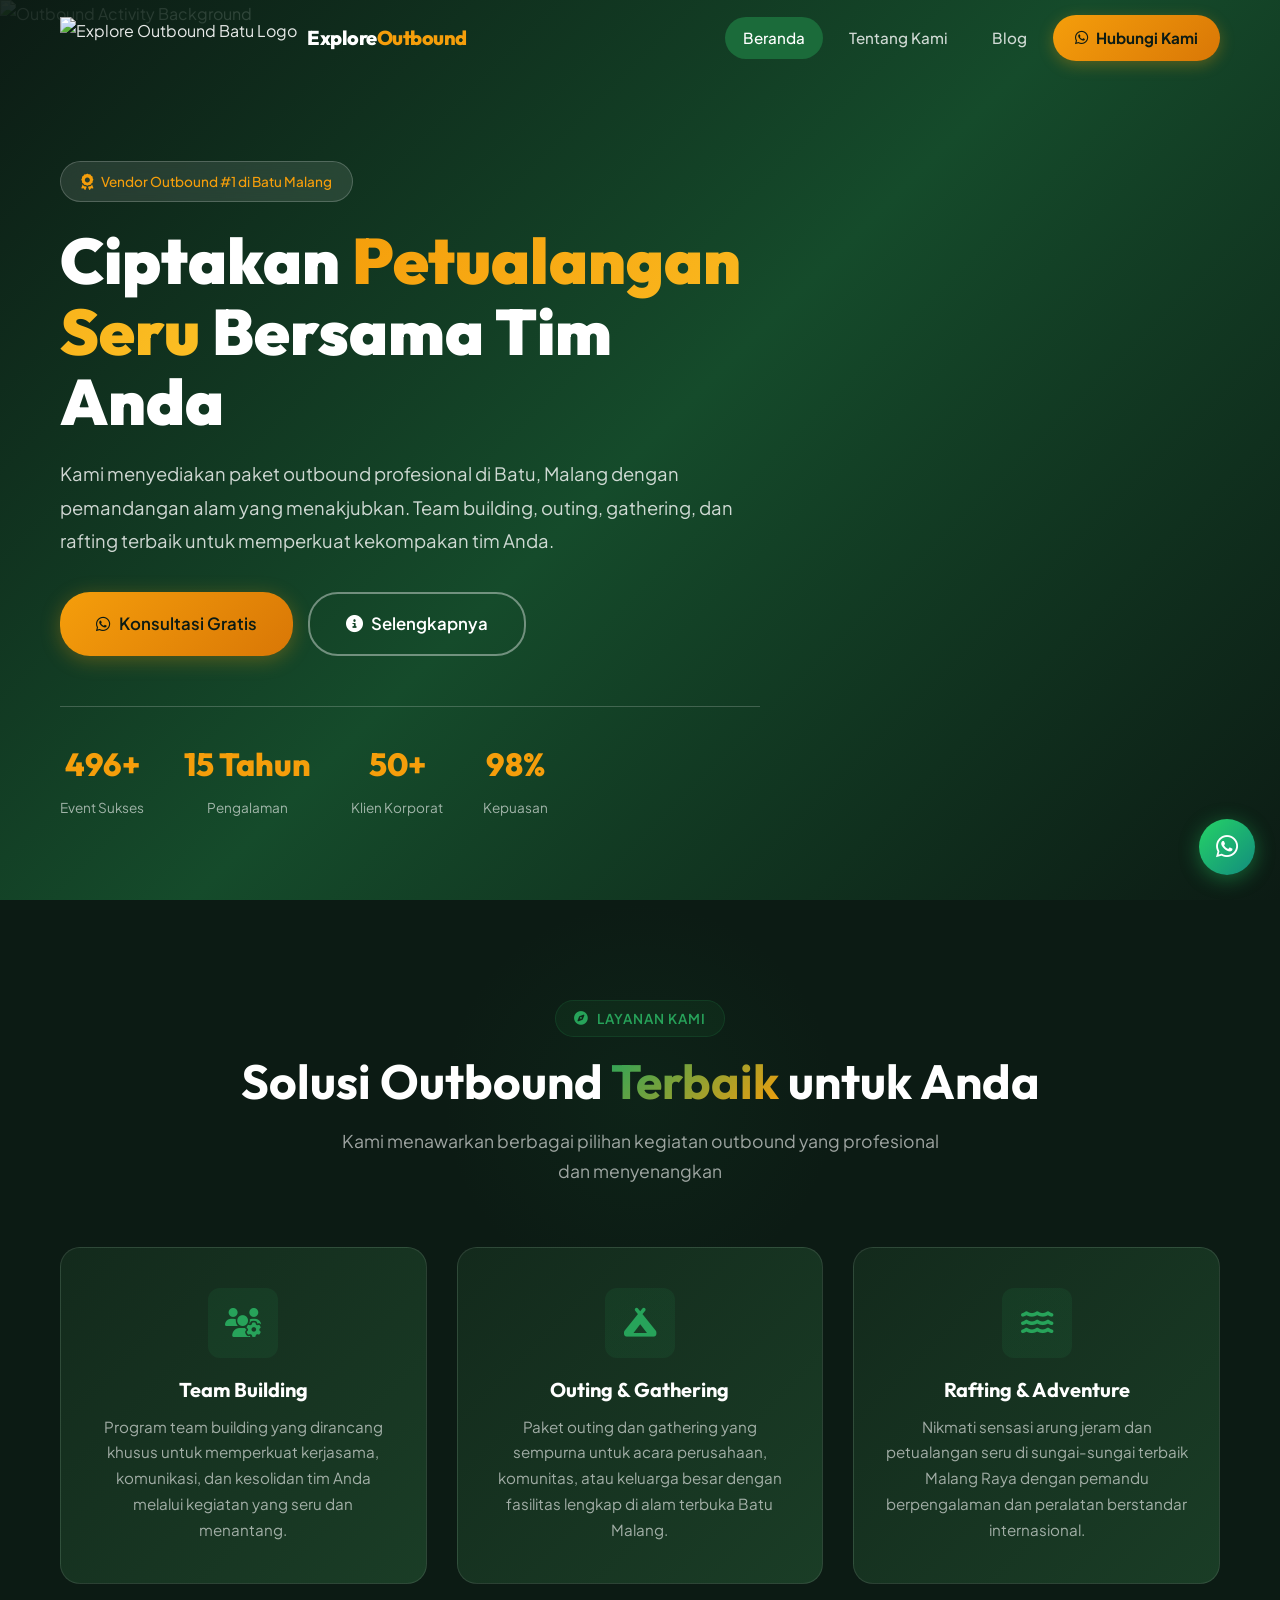
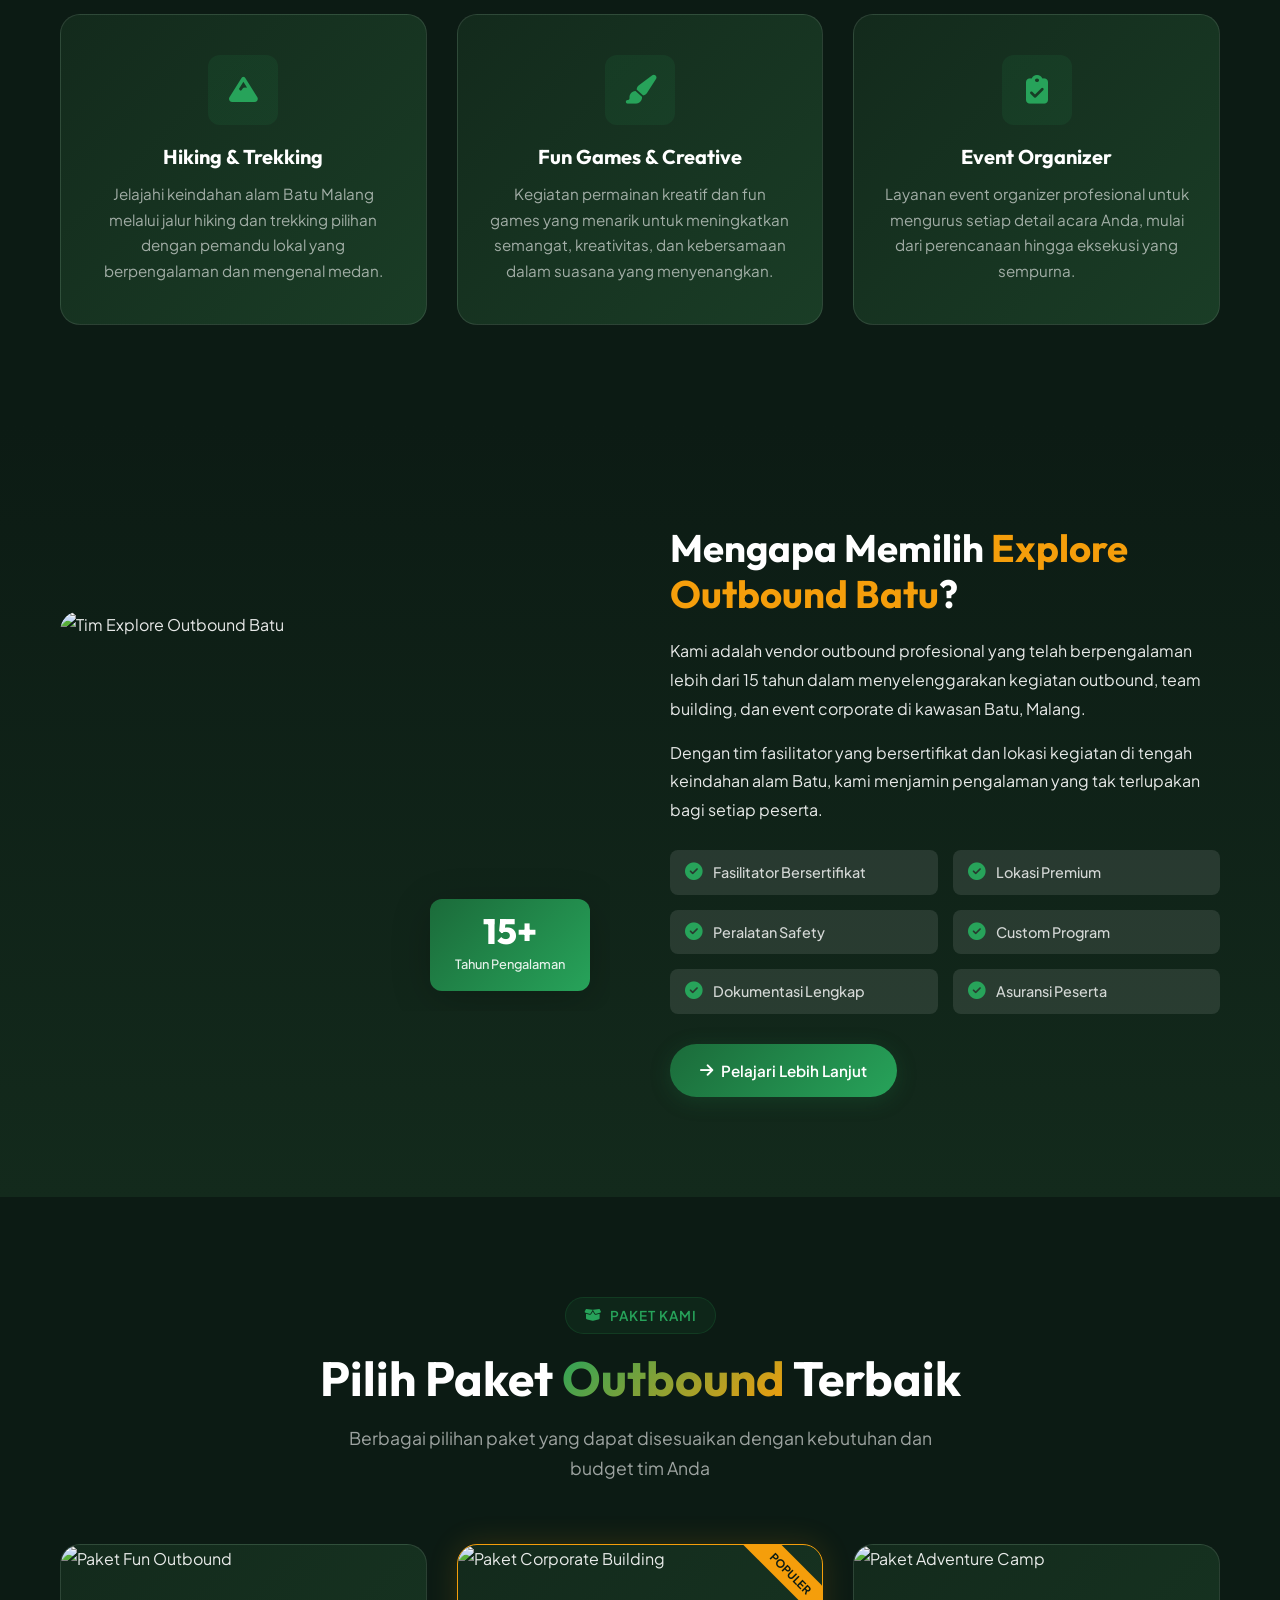
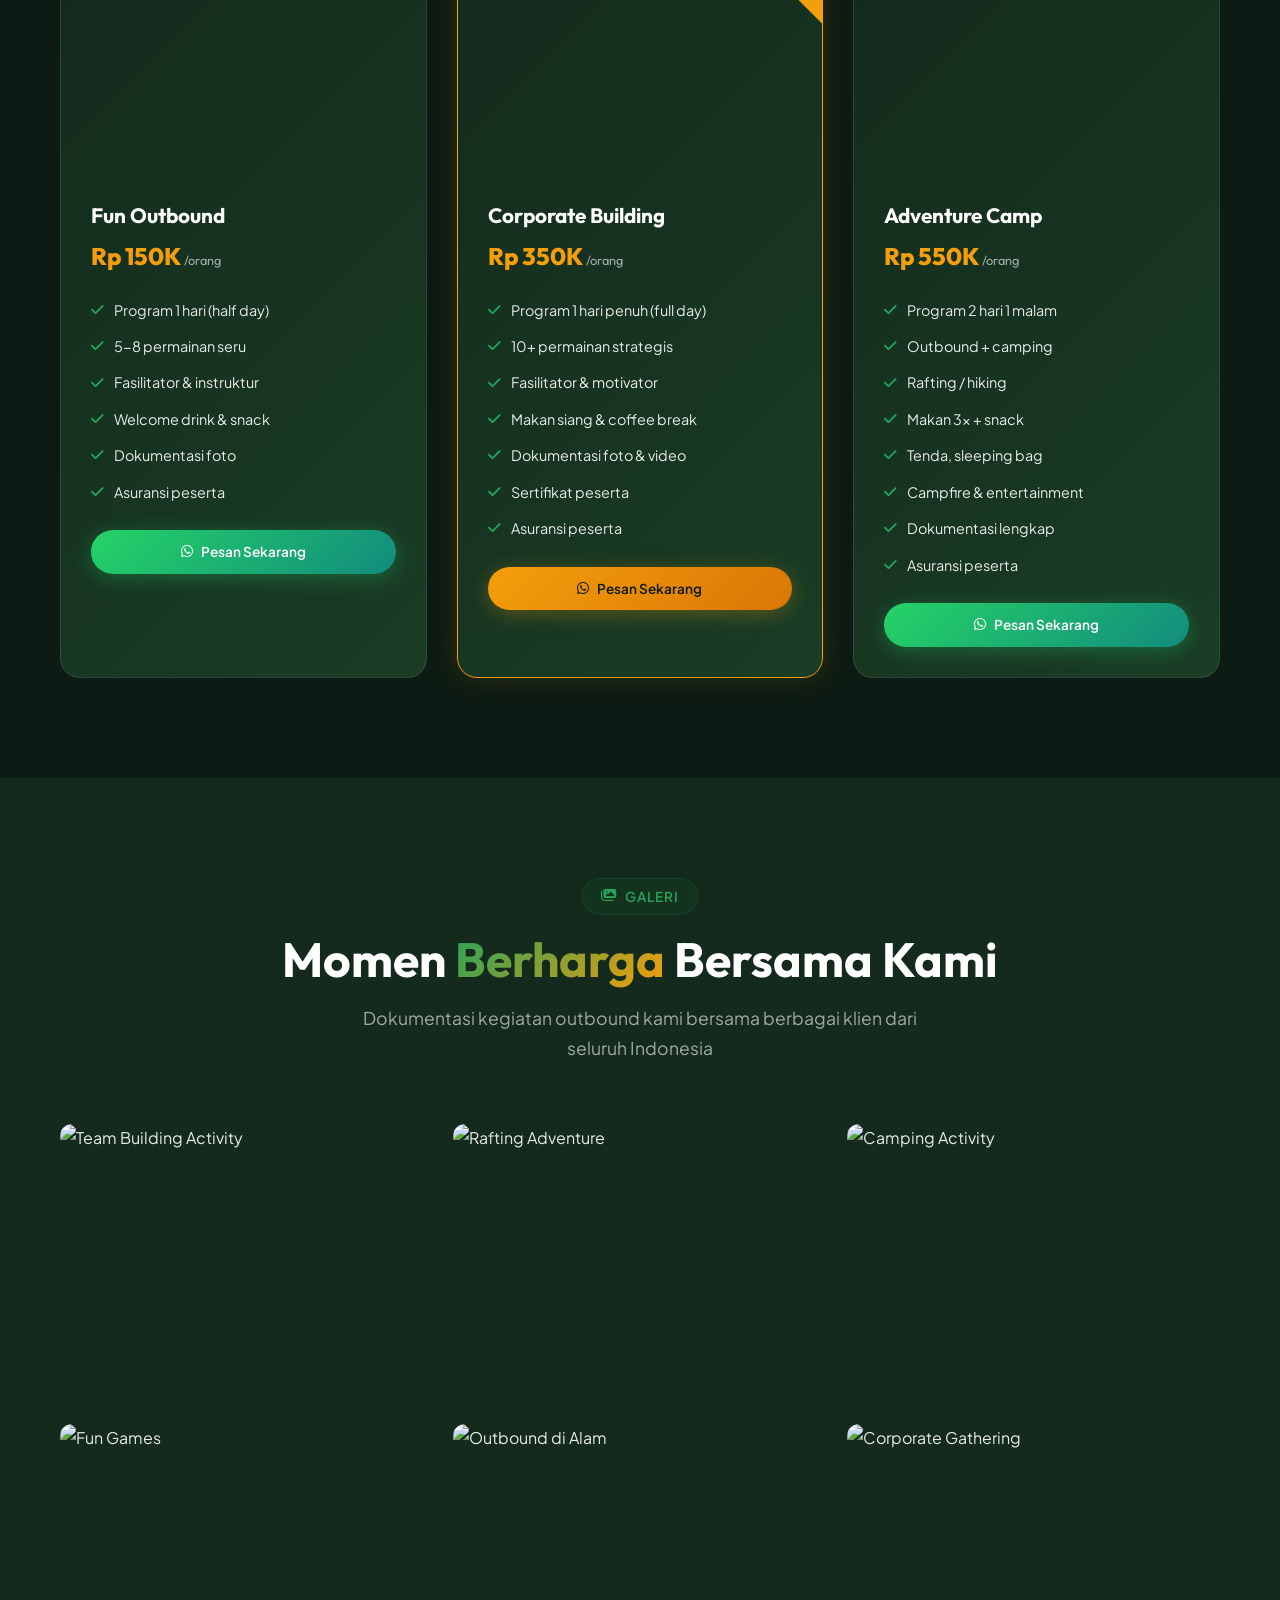
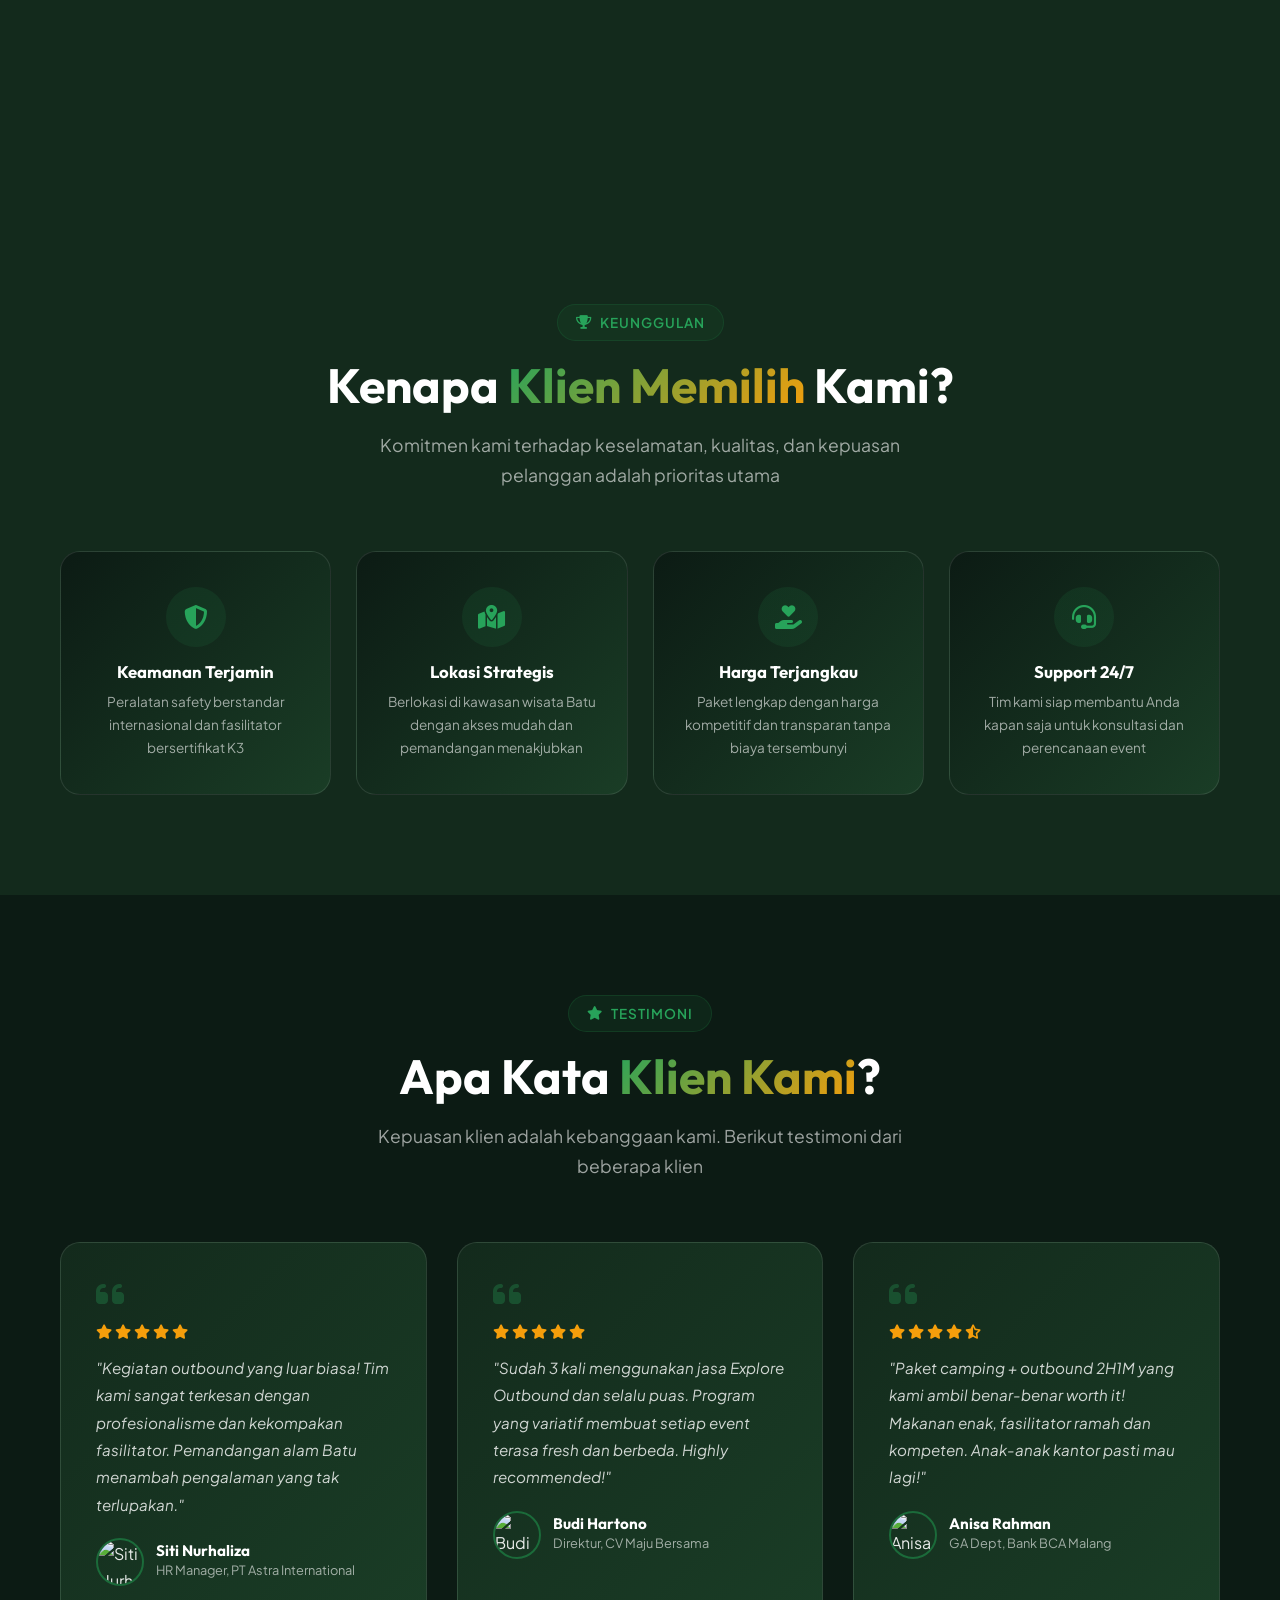
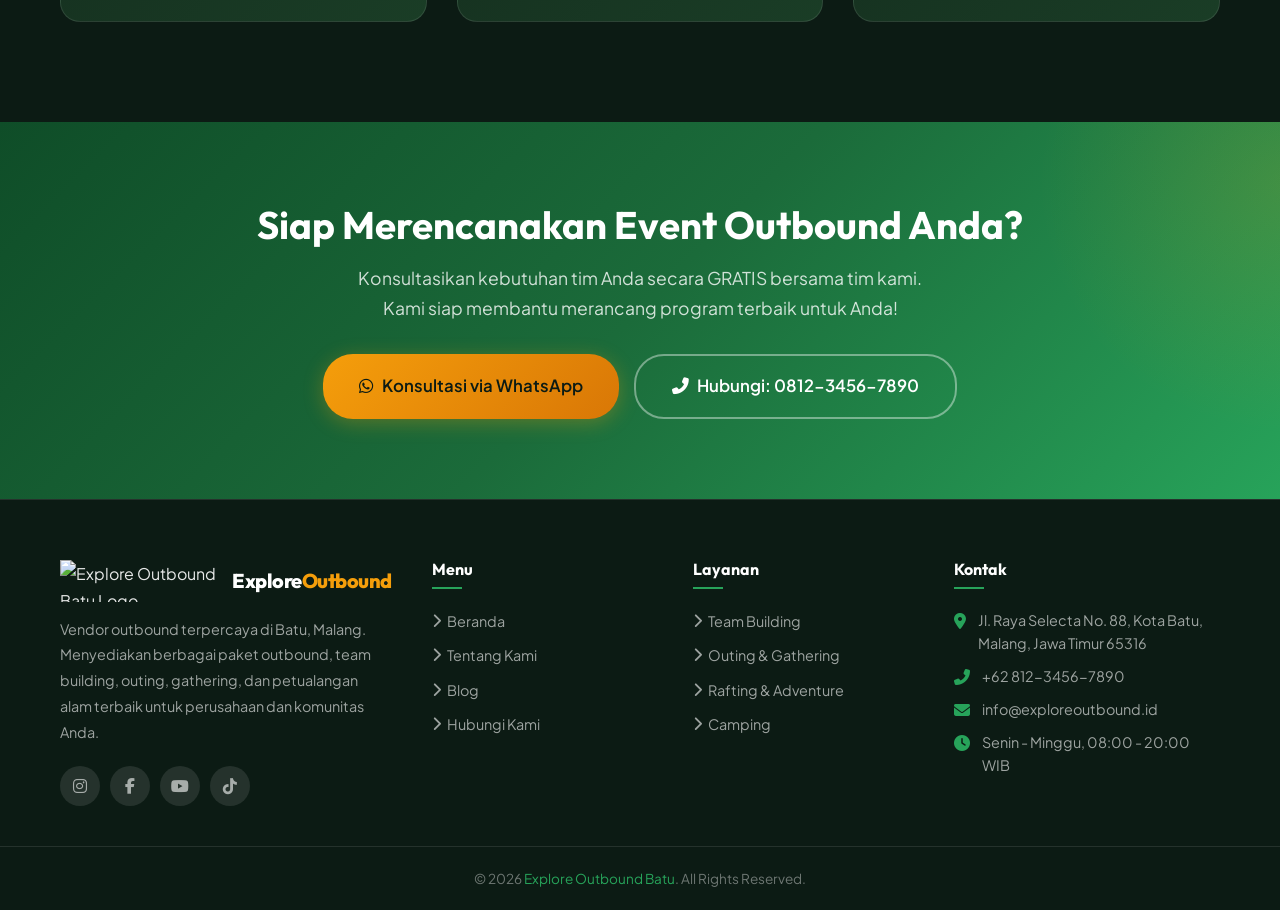
==== index.html @ 54697cf1 "Add files via upload" ====
<!DOCTYPE html>
<html lang="id">
<head>
  <meta charset="UTF-8">
  <meta name="viewport" content="width=device-width, initial-scale=1.0, maximum-scale=1.0, user-scalable=no">
  <meta name="description" content="Explore Outbound Batu - Vendor outbound terbaik di Batu, Malang. Jasa team building, outing, gathering, dan rafting profesional untuk perusahaan dan komunitas.">
  <meta name="keywords" content="outbound batu malang, vendor outbound, team building, outing, gathering, rafting malang">
  <title>Explore Outbound Batu | Vendor Outbound Terbaik di Batu Malang</title>

  <!-- Font Awesome -->
  <link rel="stylesheet" href="https://cdnjs.cloudflare.com/ajax/libs/font-awesome/6.5.1/css/all.min.css">
  <!-- CSS -->
  <link rel="stylesheet" href="style.css">

  <!-- Favicon placeholder (SVG inline) -->
  <link rel="icon" href="data:image/svg+xml,<svg xmlns='http://www.w3.org/2000/svg' viewBox='0 0 100 100'><text y='.9em' font-size='90'>🏔️</text></svg>">
</head>
<body>

  <!-- Preloader -->
  <div class="preloader">
    <div class="preloader-spinner"></div>
  </div>

  <!-- Nav Overlay (mobile) -->
  <div class="nav-overlay"></div>

  <!-- === NAVBAR === -->
  <nav class="navbar" id="navbar">
    <div class="container">
      <a href="index.html" class="nav-logo">
        <img src="https://img.icons8.com/fluency/96/mountain.png" alt="Explore Outbound Batu Logo">
        <span class="logo-text">Explore<span>Outbound</span></span>
      </a>

      <div class="nav-menu" id="navMenu">
        <a href="index.html" class="active">Beranda</a>
        <a href="about.html">Tentang Kami</a>
        <a href="blog.html">Blog</a>
        <a href="javascript:void(0)" class="nav-cta" onclick="openWhatsApp()">
          <i class="fab fa-whatsapp"></i> Hubungi Kami
        </a>
      </div>

      <button class="nav-toggle" id="navToggle" aria-label="Toggle Navigation">
        <span></span>
        <span></span>
        <span></span>
      </button>
    </div>
  </nav>

  <!-- === HERO SECTION === -->
  <section class="hero" id="hero">
    <div class="hero-bg">
      <img src="https://images.unsplash.com/photo-1504280390367-361c6d9f38f4?w=1920&q=80" alt="Outbound Activity Background" loading="eager">
    </div>
    <div class="container">
      <div class="hero-content">
        <div class="hero-badge">
          <i class="fas fa-award"></i>
          Vendor Outbound #1 di Batu Malang
        </div>
        <h1>Ciptakan <span class="highlight">Petualangan Seru</span> Bersama Tim Anda</h1>
        <p>Kami menyediakan paket outbound profesional di Batu, Malang dengan pemandangan alam yang menakjubkan. Team building, outing, gathering, dan rafting terbaik untuk memperkuat kekompakan tim Anda.</p>

        <div class="hero-buttons">
          <a href="javascript:void(0)" class="btn btn-accent btn-lg" onclick="openWhatsApp('Halo, saya ingin konsultasi paket outbound untuk tim kami.')">
            <i class="fab fa-whatsapp"></i> Konsultasi Gratis
          </a>
          <a href="about.html" class="btn btn-outline btn-lg">
            <i class="fas fa-info-circle"></i> Selengkapnya
          </a>
        </div>

        <div class="hero-stats">
          <div class="hero-stat">
            <div class="number" data-target="500" data-suffix="+">0</div>
            <div class="label">Event Sukses</div>
          </div>
          <div class="hero-stat">
            <div class="number" data-target="15" data-suffix=" Tahun">0</div>
            <div class="label">Pengalaman</div>
          </div>
          <div class="hero-stat">
            <div class="number" data-target="50" data-suffix="+">0</div>
            <div class="label">Klien Korporat</div>
          </div>
          <div class="hero-stat">
            <div class="number" data-target="98" data-suffix="%">0</div>
            <div class="label">Kepuasan</div>
          </div>
        </div>
      </div>
    </div>
  </section>

  <!-- === SERVICES SECTION === -->
  <section class="services" id="services">
    <div class="container">
      <div class="section-heading animate-on-scroll">
        <span class="tag"><i class="fas fa-compass"></i> Layanan Kami</span>
        <h2>Solusi Outbound <span>Terbaik</span> untuk Anda</h2>
        <p>Kami menawarkan berbagai pilihan kegiatan outbound yang profesional dan menyenangkan</p>
      </div>

      <div class="services-grid">
        <!-- Service 1 -->
        <div class="service-card animate-on-scroll">
          <div class="service-icon">
            <i class="fas fa-users-cog"></i>
          </div>
          <h3>Team Building</h3>
          <p>Program team building yang dirancang khusus untuk memperkuat kerjasama, komunikasi, dan kesolidan tim Anda melalui kegiatan yang seru dan menantang.</p>
        </div>
        <!-- Service 2 -->
        <div class="service-card animate-on-scroll">
          <div class="service-icon">
            <i class="fas fa-campground"></i>
          </div>
          <h3>Outing & Gathering</h3>
          <p>Paket outing dan gathering yang sempurna untuk acara perusahaan, komunitas, atau keluarga besar dengan fasilitas lengkap di alam terbuka Batu Malang.</p>
        </div>
        <!-- Service 3 -->
        <div class="service-card animate-on-scroll">
          <div class="service-icon">
            <i class="fas fa-water"></i>
          </div>
          <h3>Rafting & Adventure</h3>
          <p>Nikmati sensasi arung jeram dan petualangan seru di sungai-sungai terbaik Malang Raya dengan pemandu berpengalaman dan peralatan berstandar internasional.</p>
        </div>
        <!-- Service 4 -->
        <div class="service-card animate-on-scroll">
          <div class="service-icon">
            <i class="fas fa-mountain"></i>
          </div>
          <h3>Hiking & Trekking</h3>
          <p>Jelajahi keindahan alam Batu Malang melalui jalur hiking dan trekking pilihan dengan pemandu lokal yang berpengalaman dan mengenal medan.</p>
        </div>
        <!-- Service 5 -->
        <div class="service-card animate-on-scroll">
          <div class="service-icon">
            <i class="fas fa-paint-brush"></i>
          </div>
          <h3>Fun Games & Creative</h3>
          <p>Kegiatan permainan kreatif dan fun games yang menarik untuk meningkatkan semangat, kreativitas, dan kebersamaan dalam suasana yang menyenangkan.</p>
        </div>
        <!-- Service 6 -->
        <div class="service-card animate-on-scroll">
          <div class="service-icon">
            <i class="fas fa-clipboard-check"></i>
          </div>
          <h3>Event Organizer</h3>
          <p>Layanan event organizer profesional untuk mengurus setiap detail acara Anda, mulai dari perencanaan hingga eksekusi yang sempurna.</p>
        </div>
      </div>
    </div>
  </section>

  <!-- === ABOUT PREVIEW === -->
  <section class="about-preview" id="about-preview">
    <div class="container">
      <div class="about-preview-grid">
        <div class="about-preview-img animate-on-scroll">
          <img src="https://images.unsplash.com/photo-1529156069898-49953e39b3ac?w=800&q=80" alt="Tim Explore Outbound Batu" loading="lazy">
          <div class="experience-badge">
            <span class="number">15+</span>
            <span class="label">Tahun Pengalaman</span>
          </div>
        </div>
        <div class="about-preview-content animate-on-scroll">
          <h2>Mengapa Memilih <span>Explore Outbound Batu</span>?</h2>
          <p>Kami adalah vendor outbound profesional yang telah berpengalaman lebih dari 15 tahun dalam menyelenggarakan kegiatan outbound, team building, dan event corporate di kawasan Batu, Malang.</p>
          <p>Dengan tim fasilitator yang bersertifikat dan lokasi kegiatan di tengah keindahan alam Batu, kami menjamin pengalaman yang tak terlupakan bagi setiap peserta.</p>

          <div class="about-features">
            <div class="about-feature">
              <i class="fas fa-check-circle"></i> Fasilitator Bersertifikat
            </div>
            <div class="about-feature">
              <i class="fas fa-check-circle"></i> Lokasi Premium
            </div>
            <div class="about-feature">
              <i class="fas fa-check-circle"></i> Peralatan Safety
            </div>
            <div class="about-feature">
              <i class="fas fa-check-circle"></i> Custom Program
            </div>
            <div class="about-feature">
              <i class="fas fa-check-circle"></i> Dokumentasi Lengkap
            </div>
            <div class="about-feature">
              <i class="fas fa-check-circle"></i> Asuransi Peserta
            </div>
          </div>

          <a href="about.html" class="btn btn-primary">
            <i class="fas fa-arrow-right"></i> Pelajari Lebih Lanjut
          </a>
        </div>
      </div>
    </div>
  </section>

  <!-- === PACKAGES === -->
  <section class="packages" id="packages">
    <div class="container">
      <div class="section-heading animate-on-scroll">
        <span class="tag"><i class="fas fa-box-open"></i> Paket Kami</span>
        <h2>Pilih Paket <span>Outbound</span> Terbaik</h2>
        <p>Berbagai pilihan paket yang dapat disesuaikan dengan kebutuhan dan budget tim Anda</p>
      </div>

      <div class="packages-grid">
        <!-- Package 1 -->
        <div class="package-card animate-on-scroll">
          <div class="package-card-img">
            <img src="https://images.unsplash.com/photo-1528605248644-14dd04022da1?w=600&q=80" alt="Paket Fun Outbound" loading="lazy">
          </div>
          <div class="package-card-body">
            <h3>Fun Outbound</h3>
            <div class="price">Rp 150K <small>/orang</small></div>
            <ul class="package-features">
              <li><i class="fas fa-check"></i> Program 1 hari (half day)</li>
              <li><i class="fas fa-check"></i> 5-8 permainan seru</li>
              <li><i class="fas fa-check"></i> Fasilitator & instruktur</li>
              <li><i class="fas fa-check"></i> Welcome drink & snack</li>
              <li><i class="fas fa-check"></i> Dokumentasi foto</li>
              <li><i class="fas fa-check"></i> Asuransi peserta</li>
            </ul>
            <a href="javascript:void(0)" class="btn btn-wa btn-sm" onclick="openWhatsApp('Halo, saya tertarik dengan Paket Fun Outbound. Bisa info lebih lanjut?')" style="width:100%; justify-content:center;">
              <i class="fab fa-whatsapp"></i> Pesan Sekarang
            </a>
          </div>
        </div>

        <!-- Package 2 (Featured) -->
        <div class="package-card featured animate-on-scroll">
          <div class="package-card-img">
            <img src="https://images.unsplash.com/photo-1517164850305-99a3e65bb47e?w=600&q=80" alt="Paket Corporate Building" loading="lazy">
          </div>
          <div class="package-card-body">
            <h3>Corporate Building</h3>
            <div class="price">Rp 350K <small>/orang</small></div>
            <ul class="package-features">
              <li><i class="fas fa-check"></i> Program 1 hari penuh (full day)</li>
              <li><i class="fas fa-check"></i> 10+ permainan strategis</li>
              <li><i class="fas fa-check"></i> Fasilitator & motivator</li>
              <li><i class="fas fa-check"></i> Makan siang & coffee break</li>
              <li><i class="fas fa-check"></i> Dokumentasi foto & video</li>
              <li><i class="fas fa-check"></i> Sertifikat peserta</li>
              <li><i class="fas fa-check"></i> Asuransi peserta</li>
            </ul>
            <a href="javascript:void(0)" class="btn btn-accent btn-sm" onclick="openWhatsApp('Halo, saya tertarik dengan Paket Corporate Building (Populer). Bisa info lebih lanjut?')" style="width:100%; justify-content:center;">
              <i class="fab fa-whatsapp"></i> Pesan Sekarang
            </a>
          </div>
        </div>

        <!-- Package 3 -->
        <div class="package-card animate-on-scroll">
          <div class="package-card-img">
            <img src="https://images.unsplash.com/photo-1501555088652-021faa106b9b?w=600&q=80" alt="Paket Adventure Camp" loading="lazy">
          </div>
          <div class="package-card-body">
            <h3>Adventure Camp</h3>
            <div class="price">Rp 550K <small>/orang</small></div>
            <ul class="package-features">
              <li><i class="fas fa-check"></i> Program 2 hari 1 malam</li>
              <li><i class="fas fa-check"></i> Outbound + camping</li>
              <li><i class="fas fa-check"></i> Rafting / hiking</li>
              <li><i class="fas fa-check"></i> Makan 3x + snack</li>
              <li><i class="fas fa-check"></i> Tenda, sleeping bag</li>
              <li><i class="fas fa-check"></i> Campfire & entertainment</li>
              <li><i class="fas fa-check"></i> Dokumentasi lengkap</li>
              <li><i class="fas fa-check"></i> Asuransi peserta</li>
            </ul>
            <a href="javascript:void(0)" class="btn btn-wa btn-sm" onclick="openWhatsApp('Halo, saya tertarik dengan Paket Adventure Camp 2H1M. Bisa info lebih lanjut?')" style="width:100%; justify-content:center;">
              <i class="fab fa-whatsapp"></i> Pesan Sekarang
            </a>
          </div>
        </div>
      </div>
    </div>
  </section>

  <!-- === GALLERY === -->
  <section class="gallery" id="gallery">
    <div class="container">
      <div class="section-heading animate-on-scroll">
        <span class="tag"><i class="fas fa-images"></i> Galeri</span>
        <h2>Momen <span>Berharga</span> Bersama Kami</h2>
        <p>Dokumentasi kegiatan outbound kami bersama berbagai klien dari seluruh Indonesia</p>
      </div>

      <div class="gallery-grid">
        <div class="gallery-item animate-on-scroll">
          <img src="https://images.unsplash.com/photo-1527525443983-6e60c75fff46?w=600&q=80" alt="Team Building Activity" loading="lazy">
          <div class="gallery-caption">
            <h4>Team Building</h4>
            <p>PT Astra International</p>
          </div>
        </div>
        <div class="gallery-item animate-on-scroll">
          <img src="https://images.unsplash.com/photo-1506869640319-fe1a24fd76cb?w=600&q=80" alt="Rafting Adventure" loading="lazy">
          <div class="gallery-caption">
            <h4>Arung Jeram</h4>
            <p>Bank BCA Malang</p>
          </div>
        </div>
        <div class="gallery-item animate-on-scroll">
          <img src="https://images.unsplash.com/photo-1504280390367-361c6d9f38f4?w=600&q=80" alt="Camping Activity" loading="lazy">
          <div class="gallery-caption">
            <h4>Camping</h4>
            <p>Telkom Indonesia</p>
          </div>
        </div>
        <div class="gallery-item animate-on-scroll">
          <img src="https://images.unsplash.com/photo-1541534741688-6078c6bfb5c5?w=600&q=80" alt="Fun Games" loading="lazy">
          <div class="gallery-caption">
            <h4>Fun Games</h4>
            <p>Universitas Brawijaya</p>
          </div>
        </div>
        <div class="gallery-item animate-on-scroll">
          <img src="https://images.unsplash.com/photo-1523906834658-6e24ef2386f9?w=600&q=80" alt="Outbound di Alam" loading="lazy">
          <div class="gallery-caption">
            <h4>Outdoor Training</h4>
            <p>Pertamina</p>
          </div>
        </div>
        <div class="gallery-item animate-on-scroll">
          <img src="https://images.unsplash.com/photo-1517164850305-99a3e65bb47e?w=600&q=80" alt="Corporate Gathering" loading="lazy">
          <div class="gallery-caption">
            <h4>Corporate Gathering</h4>
            <p>Indofood Group</p>
          </div>
        </div>
      </div>
    </div>
  </section>

  <!-- Lightbox -->
  <div class="lightbox" id="lightbox">
    <button class="lightbox-close"><i class="fas fa-times"></i></button>
    <img src="" alt="Lightbox Image">
  </div>

  <!-- === WHY CHOOSE US === -->
  <section class="why-us" id="why-us">
    <div class="container">
      <div class="section-heading animate-on-scroll">
        <span class="tag"><i class="fas fa-trophy"></i> Keunggulan</span>
        <h2>Kenapa <span>Klien Memilih</span> Kami?</h2>
        <p>Komitmen kami terhadap keselamatan, kualitas, dan kepuasan pelanggan adalah prioritas utama</p>
      </div>

      <div class="why-us-grid">
        <div class="why-card animate-on-scroll">
          <div class="icon"><i class="fas fa-shield-alt"></i></div>
          <h4>Keamanan Terjamin</h4>
          <p>Peralatan safety berstandar internasional dan fasilitator bersertifikat K3</p>
        </div>
        <div class="why-card animate-on-scroll">
          <div class="icon"><i class="fas fa-map-marked-alt"></i></div>
          <h4>Lokasi Strategis</h4>
          <p>Berlokasi di kawasan wisata Batu dengan akses mudah dan pemandangan menakjubkan</p>
        </div>
        <div class="why-card animate-on-scroll">
          <div class="icon"><i class="fas fa-hand-holding-heart"></i></div>
          <h4>Harga Terjangkau</h4>
          <p>Paket lengkap dengan harga kompetitif dan transparan tanpa biaya tersembunyi</p>
        </div>
        <div class="why-card animate-on-scroll">
          <div class="icon"><i class="fas fa-headset"></i></div>
          <h4>Support 24/7</h4>
          <p>Tim kami siap membantu Anda kapan saja untuk konsultasi dan perencanaan event</p>
        </div>
      </div>
    </div>
  </section>

  <!-- === TESTIMONIALS === -->
  <section class="testimonials" id="testimonials">
    <div class="container">
      <div class="section-heading animate-on-scroll">
        <span class="tag"><i class="fas fa-star"></i> Testimoni</span>
        <h2>Apa Kata <span>Klien Kami</span>?</h2>
        <p>Kepuasan klien adalah kebanggaan kami. Berikut testimoni dari beberapa klien</p>
      </div>

      <div class="testimonials-slider">
        <div class="testimonial-card animate-on-scroll">
          <i class="fas fa-quote-left quote-icon"></i>
          <div class="stars">
            <i class="fas fa-star"></i><i class="fas fa-star"></i><i class="fas fa-star"></i><i class="fas fa-star"></i><i class="fas fa-star"></i>
          </div>
          <p class="review-text">"Kegiatan outbound yang luar biasa! Tim kami sangat terkesan dengan profesionalisme dan kekompakan fasilitator. Pemandangan alam Batu menambah pengalaman yang tak terlupakan."</p>
          <div class="testimonial-author">
            <img src="https://images.unsplash.com/photo-1573497019940-1c28c88b4f3e?w=100&q=80" alt="Siti Nurhaliza" loading="lazy">
            <div class="author-info">
              <h4>Siti Nurhaliza</h4>
              <p>HR Manager, PT Astra International</p>
            </div>
          </div>
        </div>

        <div class="testimonial-card animate-on-scroll">
          <i class="fas fa-quote-left quote-icon"></i>
          <div class="stars">
            <i class="fas fa-star"></i><i class="fas fa-star"></i><i class="fas fa-star"></i><i class="fas fa-star"></i><i class="fas fa-star"></i>
          </div>
          <p class="review-text">"Sudah 3 kali menggunakan jasa Explore Outbound dan selalu puas. Program yang variatif membuat setiap event terasa fresh dan berbeda. Highly recommended!"</p>
          <div class="testimonial-author">
            <img src="https://images.unsplash.com/photo-1507003211169-0a1dd7228f2d?w=100&q=80" alt="Budi Hartono" loading="lazy">
            <div class="author-info">
              <h4>Budi Hartono</h4>
              <p>Direktur, CV Maju Bersama</p>
            </div>
          </div>
        </div>

        <div class="testimonial-card animate-on-scroll">
          <i class="fas fa-quote-left quote-icon"></i>
          <div class="stars">
            <i class="fas fa-star"></i><i class="fas fa-star"></i><i class="fas fa-star"></i><i class="fas fa-star"></i><i class="fas fa-star-half-alt"></i>
          </div>
          <p class="review-text">"Paket camping + outbound 2H1M yang kami ambil benar-benar worth it! Makanan enak, fasilitator ramah dan kompeten. Anak-anak kantor pasti mau lagi!"</p>
          <div class="testimonial-author">
            <img src="https://images.unsplash.com/photo-1580489944761-15a19d654956?w=100&q=80" alt="Anisa Rahman" loading="lazy">
            <div class="author-info">
              <h4>Anisa Rahman</h4>
              <p>GA Dept, Bank BCA Malang</p>
            </div>
          </div>
        </div>
      </div>
    </div>
  </section>

  <!-- === CTA SECTION === -->
  <section class="cta-section" id="cta">
    <div class="container">
      <h2 class="animate-on-scroll">Siap Merencanakan Event Outbound Anda?</h2>
      <p class="animate-on-scroll">Konsultasikan kebutuhan tim Anda secara GRATIS bersama tim kami. Kami siap membantu merancang program terbaik untuk Anda!</p>
      <div class="cta-buttons animate-on-scroll">
        <a href="javascript:void(0)" class="btn btn-accent btn-lg" onclick="openWhatsApp('Halo, saya mau konsultasi gratis untuk event outbound.')">
          <i class="fab fa-whatsapp"></i> Konsultasi via WhatsApp
        </a>
        <a href="tel:+6281234567890" class="btn btn-outline btn-lg">
          <i class="fas fa-phone-alt"></i> Hubungi: 0812-3456-7890
        </a>
      </div>
    </div>
  </section>

  <!-- === FOOTER === -->
  <footer class="footer" id="footer">
    <div class="footer-main">
      <div class="container">
        <div class="footer-grid">
          <div class="footer-brand">
            <a href="index.html" class="nav-logo">
              <img src="https://img.icons8.com/fluency/96/mountain.png" alt="Explore Outbound Batu Logo">
              <span class="logo-text">Explore<span>Outbound</span></span>
            </a>
            <p>Vendor outbound terpercaya di Batu, Malang. Menyediakan berbagai paket outbound, team building, outing, gathering, dan petualangan alam terbaik untuk perusahaan dan komunitas Anda.</p>
            <div class="footer-social">
              <a href="https://instagram.com" target="_blank" aria-label="Instagram"><i class="fab fa-instagram"></i></a>
              <a href="https://facebook.com" target="_blank" aria-label="Facebook"><i class="fab fa-facebook-f"></i></a>
              <a href="https://youtube.com" target="_blank" aria-label="YouTube"><i class="fab fa-youtube"></i></a>
              <a href="https://tiktok.com" target="_blank" aria-label="TikTok"><i class="fab fa-tiktok"></i></a>
            </div>
          </div>

          <div class="footer-column">
            <h4>Menu</h4>
            <ul>
              <li><a href="index.html"><i class="fas fa-chevron-right"></i> Beranda</a></li>
              <li><a href="about.html"><i class="fas fa-chevron-right"></i> Tentang Kami</a></li>
              <li><a href="blog.html"><i class="fas fa-chevron-right"></i> Blog</a></li>
              <li><a href="javascript:void(0)" onclick="openWhatsApp()"><i class="fas fa-chevron-right"></i> Hubungi Kami</a></li>
            </ul>
          </div>

          <div class="footer-column">
            <h4>Layanan</h4>
            <ul>
              <li><a href="javascript:void(0)" onclick="openWhatsApp('Saya tertarik dengan paket Team Building.')"><i class="fas fa-chevron-right"></i> Team Building</a></li>
              <li><a href="javascript:void(0)" onclick="openWhatsApp('Saya tertarik dengan paket Outing & Gathering.')"><i class="fas fa-chevron-right"></i> Outing & Gathering</a></li>
              <li><a href="javascript:void(0)" onclick="openWhatsApp('Saya tertarik dengan paket Rafting.')"><i class="fas fa-chevron-right"></i> Rafting & Adventure</a></li>
              <li><a href="javascript:void(0)" onclick="openWhatsApp('Saya tertarik dengan paket Camping.')"><i class="fas fa-chevron-right"></i> Camping</a></li>
            </ul>
          </div>

          <div class="footer-column">
            <h4>Kontak</h4>
            <ul class="footer-contact">
              <li>
                <i class="fas fa-map-marker-alt"></i>
                <span>Jl. Raya Selecta No. 88, Kota Batu, Malang, Jawa Timur 65316</span>
              </li>
              <li>
                <i class="fas fa-phone-alt"></i>
                <span>+62 812-3456-7890</span>
              </li>
              <li>
                <i class="fas fa-envelope"></i>
                <span>info@exploreoutbound.id</span>
              </li>
              <li>
                <i class="fas fa-clock"></i>
                <span>Senin - Minggu, 08:00 - 20:00 WIB</span>
              </li>
            </ul>
          </div>
        </div>
      </div>
    </div>
    <div class="footer-bottom">
      <div class="container">
        <p>&copy; 2026 <a href="index.html">Explore Outbound Batu</a>. All Rights Reserved.</p>
      </div>
    </div>
  </footer>

  <!-- === WHATSAPP FLOATING === -->
  <div class="wa-float">
    <a href="javascript:void(0)" class="wa-float-btn" onclick="openWhatsApp()" aria-label="Chat WhatsApp">
      <i class="fab fa-whatsapp"></i>
    </a>
  </div>

  <!-- === BACK TO TOP === -->
  <button class="back-to-top" id="backToTop" aria-label="Back to Top">
    <i class="fas fa-chevron-up"></i>
  </button>

  <!-- Scripts -->
  <script src="script.js"></script>
</body>
</html>
---- style.css ----
/* ============================================
   EXPLORE OUTBOUND BATU - DESIGN SYSTEM
   Professional Outbound Vendor Website
   ============================================ */

/* === Google Fonts === */
@import url('https://fonts.googleapis.com/css2?family=Outfit:wght@300;400;500;600;700;800;900&family=Plus+Jakarta+Sans:wght@300;400;500;600;700;800&display=swap');

/* === CSS Variables === */
:root {
  /* Colors */
  --primary: #1B6B3A;
  --primary-light: #27A35A;
  --primary-dark: #0F4D28;
  --accent: #F59E0B;
  --accent-light: #FBBF24;
  --accent-dark: #D97706;
  --dark: #0C1B14;
  --dark-2: #132A1C;
  --dark-3: #1A3D26;
  --white: #FFFFFF;
  --white-90: rgba(255,255,255,0.9);
  --white-80: rgba(255,255,255,0.8);
  --white-60: rgba(255,255,255,0.6);
  --white-40: rgba(255,255,255,0.4);
  --white-20: rgba(255,255,255,0.2);
  --white-10: rgba(255,255,255,0.1);
  --gray-100: #F3F4F6;
  --gray-200: #E5E7EB;
  --gray-300: #D1D5DB;
  --gray-500: #6B7280;
  --gray-700: #374151;
  --gray-900: #111827;
  --success: #10B981;
  --danger: #EF4444;
  --wa-green: #25D366;

  /* Typography */
  --font-heading: 'Outfit', sans-serif;
  --font-body: 'Plus Jakarta Sans', sans-serif;

  /* Spacing */
  --section-padding: 100px 0;
  --container-width: 1200px;

  /* Shadows */
  --shadow-sm: 0 2px 8px rgba(0,0,0,0.1);
  --shadow-md: 0 4px 20px rgba(0,0,0,0.15);
  --shadow-lg: 0 8px 40px rgba(0,0,0,0.2);
  --shadow-xl: 0 12px 60px rgba(0,0,0,0.25);
  --shadow-glow: 0 0 30px rgba(27,107,58,0.3);

  /* Border Radius */
  --radius-sm: 8px;
  --radius-md: 12px;
  --radius-lg: 20px;
  --radius-xl: 30px;
  --radius-full: 50%;

  /* Transitions */
  --transition-fast: 0.2s ease;
  --transition-normal: 0.3s ease;
  --transition-slow: 0.5s ease;
  --transition-spring: 0.4s cubic-bezier(0.175, 0.885, 0.32, 1.275);
}

/* === Reset & Base === */
*,
*::before,
*::after {
  margin: 0;
  padding: 0;
  box-sizing: border-box;
}

html {
  scroll-behavior: smooth;
  overflow-x: hidden;
}

body {
  font-family: var(--font-body);
  background: var(--dark);
  color: var(--white-90);
  line-height: 1.7;
  overflow-x: hidden;
  -webkit-font-smoothing: antialiased;
  -moz-osx-font-smoothing: grayscale;
}

a {
  text-decoration: none;
  color: inherit;
  transition: var(--transition-normal);
}

img {
  max-width: 100%;
  height: auto;
  display: block;
}

ul, ol {
  list-style: none;
}

h1, h2, h3, h4, h5, h6 {
  font-family: var(--font-heading);
  font-weight: 700;
  line-height: 1.2;
}

.container {
  max-width: var(--container-width);
  margin: 0 auto;
  padding: 0 20px;
  width: 100%;
}

/* === Scrollbar === */
::-webkit-scrollbar {
  width: 8px;
}

::-webkit-scrollbar-track {
  background: var(--dark);
}

::-webkit-scrollbar-thumb {
  background: var(--primary);
  border-radius: 10px;
}

::-webkit-scrollbar-thumb:hover {
  background: var(--primary-light);
}

/* === NAVBAR === */
.navbar {
  position: fixed;
  top: 0;
  left: 0;
  width: 100%;
  z-index: 1000;
  padding: 15px 0;
  transition: var(--transition-normal);
  background: transparent;
}

.navbar.scrolled {
  background: rgba(12, 27, 20, 0.95);
  backdrop-filter: blur(20px);
  -webkit-backdrop-filter: blur(20px);
  padding: 10px 0;
  box-shadow: 0 4px 30px rgba(0,0,0,0.3);
}

.navbar .container {
  display: flex;
  align-items: center;
  justify-content: space-between;
}

.nav-logo {
  display: flex;
  align-items: center;
  gap: 10px;
  z-index: 1001;
}

.nav-logo img {
  height: 42px;
  width: auto;
}

.nav-logo .logo-text {
  font-family: var(--font-heading);
  font-size: 1.25rem;
  font-weight: 800;
  color: var(--white);
  letter-spacing: -0.5px;
}

.nav-logo .logo-text span {
  color: var(--accent);
}

.nav-menu {
  display: flex;
  align-items: center;
  gap: 8px;
}

.nav-menu a {
  padding: 8px 18px;
  border-radius: var(--radius-xl);
  font-weight: 500;
  font-size: 0.95rem;
  color: var(--white-80);
  position: relative;
  transition: var(--transition-normal);
}

.nav-menu a:hover,
.nav-menu a.active {
  color: var(--white);
  background: var(--white-10);
}

.nav-menu a.active {
  background: var(--primary);
  color: var(--white);
}

.nav-cta {
  display: flex;
  align-items: center;
  gap: 8px;
  padding: 10px 22px !important;
  background: linear-gradient(135deg, var(--accent), var(--accent-dark)) !important;
  color: var(--dark) !important;
  font-weight: 700 !important;
  border-radius: var(--radius-xl) !important;
  box-shadow: 0 4px 15px rgba(245, 158, 11, 0.3);
}

.nav-cta:hover {
  transform: translateY(-2px);
  box-shadow: 0 6px 25px rgba(245, 158, 11, 0.4) !important;
  background: linear-gradient(135deg, var(--accent-light), var(--accent)) !important;
}

/* Hamburger Menu */
.nav-toggle {
  display: none;
  flex-direction: column;
  gap: 5px;
  cursor: pointer;
  z-index: 1001;
  background: none;
  border: none;
  padding: 5px;
}

.nav-toggle span {
  display: block;
  width: 26px;
  height: 3px;
  background: var(--white);
  border-radius: 3px;
  transition: var(--transition-normal);
}

.nav-toggle.active span:nth-child(1) {
  transform: rotate(45deg) translate(5px, 6px);
}

.nav-toggle.active span:nth-child(2) {
  opacity: 0;
}

.nav-toggle.active span:nth-child(3) {
  transform: rotate(-45deg) translate(5px, -6px);
}

/* === HERO SECTION === */
.hero {
  position: relative;
  min-height: 100vh;
  display: flex;
  align-items: center;
  overflow: hidden;
}

.hero-bg {
  position: absolute;
  inset: 0;
  z-index: 0;
}

.hero-bg img {
  width: 100%;
  height: 100%;
  object-fit: cover;
}

.hero-bg::after {
  content: '';
  position: absolute;
  inset: 0;
  background: linear-gradient(
    135deg,
    rgba(12, 27, 20, 0.92) 0%,
    rgba(27, 107, 58, 0.6) 50%,
    rgba(12, 27, 20, 0.85) 100%
  );
}

.hero-content {
  position: relative;
  z-index: 2;
  max-width: 700px;
  padding-top: 80px;
}

.hero-badge {
  display: inline-flex;
  align-items: center;
  gap: 8px;
  padding: 8px 20px;
  background: var(--white-10);
  backdrop-filter: blur(10px);
  border: 1px solid var(--white-20);
  border-radius: var(--radius-xl);
  font-size: 0.85rem;
  font-weight: 500;
  color: var(--accent);
  margin-bottom: 24px;
  animation: fadeInUp 0.6s ease forwards;
}

.hero-badge i {
  font-size: 1rem;
}

.hero h1 {
  font-size: clamp(2.5rem, 5vw, 4rem);
  font-weight: 900;
  color: var(--white);
  margin-bottom: 20px;
  line-height: 1.1;
  animation: fadeInUp 0.6s ease 0.1s forwards;
  opacity: 0;
}

.hero h1 .highlight {
  background: linear-gradient(135deg, var(--accent), var(--accent-light));
  -webkit-background-clip: text;
  -webkit-text-fill-color: transparent;
  background-clip: text;
}

.hero p {
  font-size: 1.15rem;
  color: var(--white-80);
  margin-bottom: 35px;
  line-height: 1.8;
  animation: fadeInUp 0.6s ease 0.2s forwards;
  opacity: 0;
}

.hero-buttons {
  display: flex;
  gap: 15px;
  flex-wrap: wrap;
  animation: fadeInUp 0.6s ease 0.3s forwards;
  opacity: 0;
}

.hero-stats {
  display: flex;
  gap: 40px;
  margin-top: 50px;
  padding-top: 30px;
  border-top: 1px solid var(--white-20);
  animation: fadeInUp 0.6s ease 0.4s forwards;
  opacity: 0;
}

.hero-stat {
  text-align: center;
}

.hero-stat .number {
  font-family: var(--font-heading);
  font-size: 2rem;
  font-weight: 800;
  color: var(--accent);
}

.hero-stat .label {
  font-size: 0.85rem;
  color: var(--white-60);
  margin-top: 4px;
}

/* === BUTTONS === */
.btn {
  display: inline-flex;
  align-items: center;
  gap: 8px;
  padding: 14px 30px;
  border-radius: var(--radius-xl);
  font-family: var(--font-body);
  font-size: 0.95rem;
  font-weight: 600;
  cursor: pointer;
  border: none;
  transition: var(--transition-normal);
  text-align: center;
  white-space: nowrap;
}

.btn-primary {
  background: linear-gradient(135deg, var(--primary), var(--primary-light));
  color: var(--white);
  box-shadow: 0 4px 20px rgba(27, 107, 58, 0.3);
}

.btn-primary:hover {
  transform: translateY(-3px);
  box-shadow: 0 8px 30px rgba(27, 107, 58, 0.4);
}

.btn-accent {
  background: linear-gradient(135deg, var(--accent), var(--accent-dark));
  color: var(--dark);
  box-shadow: 0 4px 20px rgba(245, 158, 11, 0.3);
}

.btn-accent:hover {
  transform: translateY(-3px);
  box-shadow: 0 8px 30px rgba(245, 158, 11, 0.4);
}

.btn-outline {
  background: transparent;
  color: var(--white);
  border: 2px solid var(--white-40);
}

.btn-outline:hover {
  background: var(--white-10);
  border-color: var(--white-80);
  transform: translateY(-3px);
}

.btn-wa {
  background: linear-gradient(135deg, var(--wa-green), #128C7E);
  color: var(--white);
  box-shadow: 0 4px 20px rgba(37, 211, 102, 0.3);
}

.btn-wa:hover {
  transform: translateY(-3px);
  box-shadow: 0 8px 30px rgba(37, 211, 102, 0.4);
}

.btn-sm {
  padding: 10px 20px;
  font-size: 0.85rem;
}

.btn-lg {
  padding: 16px 36px;
  font-size: 1.05rem;
}

/* === SECTION HEADING === */
.section-heading {
  text-align: center;
  margin-bottom: 60px;
}

.section-heading .tag {
  display: inline-flex;
  align-items: center;
  gap: 8px;
  padding: 6px 18px;
  background: rgba(27, 107, 58, 0.15);
  border: 1px solid rgba(27, 107, 58, 0.3);
  border-radius: var(--radius-xl);
  color: var(--primary-light);
  font-size: 0.85rem;
  font-weight: 600;
  margin-bottom: 16px;
  text-transform: uppercase;
  letter-spacing: 1px;
}

.section-heading h2 {
  font-size: clamp(2rem, 4vw, 3rem);
  color: var(--white);
  margin-bottom: 16px;
}

.section-heading h2 span {
  background: linear-gradient(135deg, var(--primary-light), var(--accent));
  -webkit-background-clip: text;
  -webkit-text-fill-color: transparent;
  background-clip: text;
}

.section-heading p {
  font-size: 1.1rem;
  color: var(--white-60);
  max-width: 600px;
  margin: 0 auto;
}

/* === SERVICES SECTION === */
.services {
  padding: var(--section-padding);
  background: var(--dark);
  position: relative;
}

.services::before {
  content: '';
  position: absolute;
  top: 0;
  left: 50%;
  transform: translateX(-50%);
  width: 400px;
  height: 400px;
  background: radial-gradient(circle, rgba(27, 107, 58, 0.1) 0%, transparent 70%);
  pointer-events: none;
}

.services-grid {
  display: grid;
  grid-template-columns: repeat(3, 1fr);
  gap: 30px;
}

.service-card {
  background: linear-gradient(135deg, var(--dark-2), var(--dark-3));
  border: 1px solid var(--white-10);
  border-radius: var(--radius-lg);
  padding: 40px 30px;
  text-align: center;
  transition: var(--transition-normal);
  position: relative;
  overflow: hidden;
}

.service-card::before {
  content: '';
  position: absolute;
  top: 0;
  left: 0;
  right: 0;
  height: 3px;
  background: linear-gradient(90deg, var(--primary), var(--accent));
  transform: scaleX(0);
  transition: var(--transition-normal);
}

.service-card:hover {
  transform: translateY(-8px);
  border-color: var(--primary);
  box-shadow: var(--shadow-glow);
}

.service-card:hover::before {
  transform: scaleX(1);
}

.service-icon {
  width: 70px;
  height: 70px;
  border-radius: var(--radius-md);
  background: linear-gradient(135deg, rgba(27,107,58,0.2), rgba(39,163,90,0.1));
  display: flex;
  align-items: center;
  justify-content: center;
  margin: 0 auto 20px;
  font-size: 1.8rem;
  color: var(--primary-light);
  transition: var(--transition-normal);
}

.service-card:hover .service-icon {
  background: linear-gradient(135deg, var(--primary), var(--primary-light));
  color: var(--white);
  transform: scale(1.1);
}

.service-card h3 {
  font-size: 1.25rem;
  color: var(--white);
  margin-bottom: 12px;
}

.service-card p {
  font-size: 0.95rem;
  color: var(--white-60);
  line-height: 1.7;
}

/* === ABOUT PREVIEW SECTION === */
.about-preview {
  padding: var(--section-padding);
  background: linear-gradient(180deg, var(--dark) 0%, var(--dark-2) 100%);
}

.about-preview-grid {
  display: grid;
  grid-template-columns: 1fr 1fr;
  gap: 60px;
  align-items: center;
}

.about-preview-img {
  position: relative;
  border-radius: var(--radius-lg);
  overflow: hidden;
}

.about-preview-img img {
  width: 100%;
  height: 400px;
  object-fit: cover;
  border-radius: var(--radius-lg);
  transition: var(--transition-slow);
}

.about-preview-img:hover img {
  transform: scale(1.05);
}

.about-preview-img .experience-badge {
  position: absolute;
  bottom: 20px;
  right: 20px;
  background: linear-gradient(135deg, var(--primary), var(--primary-light));
  color: var(--white);
  padding: 15px 25px;
  border-radius: var(--radius-md);
  text-align: center;
  box-shadow: var(--shadow-lg);
}

.experience-badge .number {
  font-family: var(--font-heading);
  font-size: 2.2rem;
  font-weight: 800;
  display: block;
  line-height: 1;
}

.experience-badge .label {
  font-size: 0.8rem;
  font-weight: 500;
  opacity: 0.9;
}

.about-preview-content h2 {
  font-size: clamp(1.8rem, 3vw, 2.5rem);
  color: var(--white);
  margin-bottom: 20px;
}

.about-preview-content h2 span {
  color: var(--accent);
}

.about-preview-content p {
  color: var(--white-70);
  margin-bottom: 15px;
  line-height: 1.8;
}

.about-features {
  display: grid;
  grid-template-columns: 1fr 1fr;
  gap: 15px;
  margin: 25px 0 30px;
}

.about-feature {
  display: flex;
  align-items: center;
  gap: 10px;
  padding: 10px 15px;
  background: var(--white-10);
  border-radius: var(--radius-sm);
  font-size: 0.9rem;
  font-weight: 500;
  color: var(--white-80);
}

.about-feature i {
  color: var(--primary-light);
  font-size: 1.1rem;
}

/* === GALLERY SECTION === */
.gallery {
  padding: var(--section-padding);
  background: var(--dark-2);
}

.gallery-grid {
  display: grid;
  grid-template-columns: repeat(3, 1fr);
  gap: 20px;
}

.gallery-item {
  position: relative;
  border-radius: var(--radius-md);
  overflow: hidden;
  cursor: pointer;
  aspect-ratio: 4/3;
}

.gallery-item img {
  width: 100%;
  height: 100%;
  object-fit: cover;
  transition: var(--transition-slow);
}

.gallery-item::after {
  content: '';
  position: absolute;
  inset: 0;
  background: linear-gradient(0deg, rgba(12,27,20,0.8) 0%, transparent 60%);
  opacity: 0;
  transition: var(--transition-normal);
}

.gallery-item:hover img {
  transform: scale(1.1);
}

.gallery-item:hover::after {
  opacity: 1;
}

.gallery-item .gallery-caption {
  position: absolute;
  bottom: 0;
  left: 0;
  right: 0;
  padding: 20px;
  z-index: 2;
  transform: translateY(20px);
  opacity: 0;
  transition: var(--transition-normal);
}

.gallery-item:hover .gallery-caption {
  transform: translateY(0);
  opacity: 1;
}

.gallery-caption h4 {
  font-size: 1rem;
  color: var(--white);
  margin-bottom: 4px;
}

.gallery-caption p {
  font-size: 0.8rem;
  color: var(--white-60);
}

/* === TESTIMONIALS === */
.testimonials {
  padding: var(--section-padding);
  background: var(--dark);
  position: relative;
  overflow: hidden;
}

.testimonials-slider {
  display: grid;
  grid-template-columns: repeat(3, 1fr);
  gap: 30px;
}

.testimonial-card {
  background: linear-gradient(135deg, var(--dark-2), var(--dark-3));
  border: 1px solid var(--white-10);
  border-radius: var(--radius-lg);
  padding: 35px;
  position: relative;
  transition: var(--transition-normal);
}

.testimonial-card:hover {
  transform: translateY(-5px);
  border-color: var(--primary);
  box-shadow: var(--shadow-glow);
}

.testimonial-card .quote-icon {
  font-size: 2rem;
  color: var(--primary-light);
  opacity: 0.3;
  margin-bottom: 15px;
}

.testimonial-card .stars {
  display: flex;
  gap: 3px;
  margin-bottom: 15px;
}

.testimonial-card .stars i {
  color: var(--accent);
  font-size: 0.9rem;
}

.testimonial-card .review-text {
  font-size: 0.95rem;
  color: var(--white-80);
  line-height: 1.8;
  margin-bottom: 20px;
  font-style: italic;
}

.testimonial-author {
  display: flex;
  align-items: center;
  gap: 12px;
}

.testimonial-author img {
  width: 48px;
  height: 48px;
  border-radius: var(--radius-full);
  object-fit: cover;
  border: 2px solid var(--primary);
}

.testimonial-author .author-info h4 {
  font-size: 0.95rem;
  color: var(--white);
}

.testimonial-author .author-info p {
  font-size: 0.8rem;
  color: var(--white-60);
}

/* === CTA SECTION === */
.cta-section {
  padding: 80px 0;
  background: linear-gradient(135deg, var(--primary-dark), var(--primary), var(--primary-light));
  position: relative;
  overflow: hidden;
  text-align: center;
}

.cta-section::before {
  content: '';
  position: absolute;
  top: -50%;
  right: -20%;
  width: 500px;
  height: 500px;
  background: radial-gradient(circle, rgba(245,158,11,0.15) 0%, transparent 70%);
}

.cta-section h2 {
  font-size: clamp(1.8rem, 3vw, 2.8rem);
  color: var(--white);
  margin-bottom: 16px;
}

.cta-section p {
  font-size: 1.1rem;
  color: var(--white-80);
  margin-bottom: 30px;
  max-width: 600px;
  margin-left: auto;
  margin-right: auto;
}

.cta-buttons {
  display: flex;
  gap: 15px;
  justify-content: center;
  flex-wrap: wrap;
}

/* === FOOTER === */
.footer {
  background: var(--dark);
  border-top: 1px solid var(--white-10);
}

.footer-main {
  padding: 60px 0 40px;
}

.footer-grid {
  display: grid;
  grid-template-columns: 1.5fr 1fr 1fr 1.2fr;
  gap: 40px;
}

.footer-brand .nav-logo {
  margin-bottom: 15px;
}

.footer-brand p {
  color: var(--white-60);
  font-size: 0.9rem;
  line-height: 1.8;
  margin-bottom: 20px;
}

.footer-social {
  display: flex;
  gap: 10px;
}

.footer-social a {
  width: 40px;
  height: 40px;
  border-radius: var(--radius-full);
  background: var(--white-10);
  display: flex;
  align-items: center;
  justify-content: center;
  color: var(--white-60);
  transition: var(--transition-normal);
}

.footer-social a:hover {
  background: var(--primary);
  color: var(--white);
  transform: translateY(-3px);
}

.footer-column h4 {
  font-size: 1rem;
  color: var(--white);
  margin-bottom: 20px;
  position: relative;
  padding-bottom: 10px;
}

.footer-column h4::after {
  content: '';
  position: absolute;
  bottom: 0;
  left: 0;
  width: 30px;
  height: 2px;
  background: var(--primary-light);
}

.footer-column ul li {
  margin-bottom: 10px;
}

.footer-column ul li a {
  color: var(--white-60);
  font-size: 0.9rem;
  transition: var(--transition-normal);
  display: flex;
  align-items: center;
  gap: 6px;
}

.footer-column ul li a:hover {
  color: var(--primary-light);
  transform: translateX(5px);
}

.footer-contact li {
  display: flex;
  align-items: flex-start;
  gap: 12px;
  margin-bottom: 15px;
}

.footer-contact li i {
  color: var(--primary-light);
  margin-top: 4px;
  font-size: 1rem;
}

.footer-contact li span {
  color: var(--white-60);
  font-size: 0.9rem;
  line-height: 1.6;
}

.footer-bottom {
  padding: 20px 0;
  border-top: 1px solid var(--white-10);
  text-align: center;
}

.footer-bottom p {
  color: var(--white-40);
  font-size: 0.85rem;
}

.footer-bottom a {
  color: var(--primary-light);
}

/* === WHATSAPP FLOATING === */
.wa-float {
  position: fixed;
  bottom: 25px;
  right: 25px;
  z-index: 999;
  display: flex;
  flex-direction: column;
  align-items: flex-end;
  gap: 10px;
}

.wa-float-btn {
  width: 56px;
  height: 56px;
  border-radius: var(--radius-full);
  background: linear-gradient(135deg, var(--wa-green), #128C7E);
  display: flex;
  align-items: center;
  justify-content: center;
  color: var(--white);
  font-size: 1.6rem;
  box-shadow: 0 4px 20px rgba(37, 211, 102, 0.4);
  cursor: pointer;
  transition: var(--transition-spring);
  animation: pulse-wa 2s infinite;
  border: none;
  text-decoration: none;
}

.wa-float-btn:hover {
  transform: scale(1.1);
  box-shadow: 0 6px 30px rgba(37, 211, 102, 0.5);
}

@keyframes pulse-wa {
  0%, 100% { box-shadow: 0 4px 20px rgba(37, 211, 102, 0.4); }
  50% { box-shadow: 0 4px 30px rgba(37, 211, 102, 0.6), 0 0 0 15px rgba(37, 211, 102, 0.1); }
}

/* === BACK TO TOP === */
.back-to-top {
  position: fixed;
  bottom: 90px;
  right: 30px;
  z-index: 998;
  width: 44px;
  height: 44px;
  border-radius: var(--radius-full);
  background: var(--primary);
  color: var(--white);
  display: flex;
  align-items: center;
  justify-content: center;
  font-size: 1.1rem;
  cursor: pointer;
  opacity: 0;
  visibility: hidden;
  transform: translateY(20px);
  transition: var(--transition-normal);
  border: none;
  box-shadow: var(--shadow-md);
}

.back-to-top.show {
  opacity: 1;
  visibility: visible;
  transform: translateY(0);
}

.back-to-top:hover {
  background: var(--primary-light);
  transform: translateY(-3px);
}

/* === PAGE HEADER (for inner pages) === */
.page-header {
  position: relative;
  padding: 160px 0 80px;
  background: linear-gradient(135deg, var(--dark) 0%, var(--dark-2) 50%, var(--dark-3) 100%);
  text-align: center;
  overflow: hidden;
}

.page-header::before {
  content: '';
  position: absolute;
  top: 0;
  left: 50%;
  transform: translateX(-50%);
  width: 800px;
  height: 800px;
  background: radial-gradient(circle, rgba(27, 107, 58, 0.1) 0%, transparent 50%);
  pointer-events: none;
}

.page-header h1 {
  font-size: clamp(2rem, 4vw, 3rem);
  color: var(--white);
  margin-bottom: 16px;
}

.page-header .breadcrumb {
  display: flex;
  align-items: center;
  justify-content: center;
  gap: 10px;
  font-size: 0.95rem;
  color: var(--white-60);
}

.page-header .breadcrumb a {
  color: var(--primary-light);
}

.page-header .breadcrumb a:hover {
  color: var(--accent);
}

/* === ABOUT PAGE === */
.about-section {
  padding: var(--section-padding);
}

.about-grid {
  display: grid;
  grid-template-columns: 1fr 1fr;
  gap: 60px;
  align-items: center;
}

.about-img-wrapper {
  position: relative;
}

.about-img-wrapper img {
  width: 100%;
  height: 450px;
  object-fit: cover;
  border-radius: var(--radius-lg);
}

.about-content h2 {
  font-size: clamp(1.8rem, 3vw, 2.5rem);
  color: var(--white);
  margin-bottom: 20px;
  line-height: 1.3;
}

.about-content h2 span {
  color: var(--accent);
}

.about-content p {
  color: var(--white-70);
  margin-bottom: 15px;
  line-height: 1.8;
}

/* Vision Mission */
.visi-misi {
  padding: var(--section-padding);
  background: var(--dark-2);
}

.visi-misi-grid {
  display: grid;
  grid-template-columns: 1fr 1fr;
  gap: 30px;
}

.visi-misi-card {
  background: linear-gradient(135deg, var(--dark), var(--dark-3));
  border: 1px solid var(--white-10);
  border-radius: var(--radius-lg);
  padding: 40px;
  transition: var(--transition-normal);
}

.visi-misi-card:hover {
  border-color: var(--primary);
  box-shadow: var(--shadow-glow);
}

.visi-misi-card .card-icon {
  width: 60px;
  height: 60px;
  border-radius: var(--radius-md);
  background: linear-gradient(135deg, var(--primary), var(--primary-light));
  display: flex;
  align-items: center;
  justify-content: center;
  font-size: 1.5rem;
  color: var(--white);
  margin-bottom: 20px;
}

.visi-misi-card h3 {
  font-size: 1.5rem;
  color: var(--white);
  margin-bottom: 15px;
}

.visi-misi-card p,
.visi-misi-card li {
  color: var(--white-70);
  line-height: 1.8;
  font-size: 0.95rem;
}

.visi-misi-card ul {
  padding-left: 0;
}

.visi-misi-card ul li {
  padding: 6px 0;
  display: flex;
  align-items: flex-start;
  gap: 10px;
}

.visi-misi-card ul li i {
  color: var(--primary-light);
  margin-top: 5px;
}

/* Team */
.team-section {
  padding: var(--section-padding);
}

.team-grid {
  display: grid;
  grid-template-columns: repeat(4, 1fr);
  gap: 30px;
}

.team-card {
  text-align: center;
  background: linear-gradient(135deg, var(--dark-2), var(--dark-3));
  border: 1px solid var(--white-10);
  border-radius: var(--radius-lg);
  padding: 30px 20px;
  transition: var(--transition-normal);
}

.team-card:hover {
  transform: translateY(-8px);
  border-color: var(--primary);
  box-shadow: var(--shadow-glow);
}

.team-card img {
  width: 100px;
  height: 100px;
  border-radius: var(--radius-full);
  object-fit: cover;
  margin: 0 auto 15px;
  border: 3px solid var(--primary);
}

.team-card h4 {
  font-size: 1.05rem;
  color: var(--white);
  margin-bottom: 5px;
}

.team-card .role {
  font-size: 0.85rem;
  color: var(--primary-light);
  margin-bottom: 12px;
}

.team-card .team-social {
  display: flex;
  justify-content: center;
  gap: 8px;
}

.team-card .team-social a {
  width: 32px;
  height: 32px;
  border-radius: var(--radius-full);
  background: var(--white-10);
  display: flex;
  align-items: center;
  justify-content: center;
  color: var(--white-60);
  font-size: 0.85rem;
  transition: var(--transition-normal);
}

.team-card .team-social a:hover {
  background: var(--primary);
  color: var(--white);
}

/* === BLOG PAGE === */
.blog-section {
  padding: var(--section-padding);
}

.blog-grid {
  display: grid;
  grid-template-columns: repeat(3, 1fr);
  gap: 30px;
}

.blog-card {
  background: linear-gradient(135deg, var(--dark-2), var(--dark-3));
  border: 1px solid var(--white-10);
  border-radius: var(--radius-lg);
  overflow: hidden;
  transition: var(--transition-normal);
}

.blog-card:hover {
  transform: translateY(-8px);
  border-color: var(--primary);
  box-shadow: var(--shadow-glow);
}

.blog-card-img {
  position: relative;
  overflow: hidden;
  aspect-ratio: 16/10;
}

.blog-card-img img {
  width: 100%;
  height: 100%;
  object-fit: cover;
  transition: var(--transition-slow);
}

.blog-card:hover .blog-card-img img {
  transform: scale(1.08);
}

.blog-card-img .category-badge {
  position: absolute;
  top: 15px;
  left: 15px;
  padding: 5px 14px;
  background: var(--primary);
  color: var(--white);
  border-radius: var(--radius-xl);
  font-size: 0.75rem;
  font-weight: 600;
  text-transform: uppercase;
  letter-spacing: 0.5px;
}

.blog-card-body {
  padding: 25px;
}

.blog-card-meta {
  display: flex;
  align-items: center;
  gap: 15px;
  margin-bottom: 12px;
  font-size: 0.8rem;
  color: var(--white-60);
}

.blog-card-meta span {
  display: flex;
  align-items: center;
  gap: 5px;
}

.blog-card-body h3 {
  font-size: 1.15rem;
  color: var(--white);
  margin-bottom: 10px;
  line-height: 1.4;
  display: -webkit-box;
  -webkit-line-clamp: 2;
  -webkit-box-orient: vertical;
  overflow: hidden;
}

.blog-card-body h3 a:hover {
  color: var(--primary-light);
}

.blog-card-body p {
  font-size: 0.9rem;
  color: var(--white-60);
  margin-bottom: 15px;
  line-height: 1.7;
  display: -webkit-box;
  -webkit-line-clamp: 3;
  -webkit-box-orient: vertical;
  overflow: hidden;
}

.blog-card-footer {
  display: flex;
  align-items: center;
  justify-content: space-between;
}

.blog-card-footer .read-more {
  color: var(--primary-light);
  font-weight: 600;
  font-size: 0.9rem;
  display: flex;
  align-items: center;
  gap: 5px;
}

.blog-card-footer .read-more:hover {
  color: var(--accent);
  gap: 10px;
}

/* === BLOG DETAIL === */
.blog-detail {
  padding: var(--section-padding);
}

.blog-detail-container {
  max-width: 800px;
  margin: 0 auto;
}

.blog-detail-header {
  margin-bottom: 30px;
}

.blog-detail-header .category-badge {
  display: inline-block;
  padding: 5px 14px;
  background: var(--primary);
  color: var(--white);
  border-radius: var(--radius-xl);
  font-size: 0.75rem;
  font-weight: 600;
  text-transform: uppercase;
  letter-spacing: 0.5px;
  margin-bottom: 15px;
}

.blog-detail-header h1 {
  font-size: clamp(1.8rem, 3.5vw, 2.5rem);
  color: var(--white);
  margin-bottom: 20px;
  line-height: 1.3;
}

.blog-detail-meta {
  display: flex;
  align-items: center;
  gap: 20px;
  flex-wrap: wrap;
  padding-bottom: 20px;
  border-bottom: 1px solid var(--white-10);
}

.blog-detail-meta .author {
  display: flex;
  align-items: center;
  gap: 10px;
}

.blog-detail-meta .author img {
  width: 40px;
  height: 40px;
  border-radius: var(--radius-full);
  object-fit: cover;
}

.blog-detail-meta .author span {
  font-size: 0.9rem;
  color: var(--white-80);
}

.blog-detail-meta .meta-item {
  display: flex;
  align-items: center;
  gap: 6px;
  font-size: 0.85rem;
  color: var(--white-60);
}

.blog-detail-img {
  margin-bottom: 30px;
  border-radius: var(--radius-lg);
  overflow: hidden;
}

.blog-detail-img img {
  width: 100%;
  height: auto;
  object-fit: cover;
  border-radius: var(--radius-lg);
}

.blog-detail-content {
  line-height: 1.9;
  color: var(--white-80);
}

.blog-detail-content h2 {
  font-size: 1.5rem;
  color: var(--white);
  margin: 30px 0 15px;
}

.blog-detail-content h3 {
  font-size: 1.25rem;
  color: var(--white);
  margin: 25px 0 12px;
}

.blog-detail-content p {
  margin-bottom: 16px;
  font-size: 1rem;
}

.blog-detail-content ul,
.blog-detail-content ol {
  padding-left: 25px;
  margin-bottom: 16px;
}

.blog-detail-content ul li,
.blog-detail-content ol li {
  list-style: disc;
  margin-bottom: 8px;
  color: var(--white-70);
}

.blog-detail-content ol li {
  list-style: decimal;
}

.blog-detail-content blockquote {
  border-left: 4px solid var(--primary-light);
  padding: 20px 25px;
  margin: 25px 0;
  background: var(--white-10);
  border-radius: 0 var(--radius-sm) var(--radius-sm) 0;
  font-style: italic;
  color: var(--white-70);
}

.blog-detail-content img {
  border-radius: var(--radius-md);
  margin: 20px 0;
}

.blog-share {
  margin-top: 40px;
  padding-top: 30px;
  border-top: 1px solid var(--white-10);
}

.blog-share h4 {
  font-size: 1rem;
  color: var(--white);
  margin-bottom: 15px;
}

.share-buttons {
  display: flex;
  gap: 10px;
  flex-wrap: wrap;
}

.share-btn {
  display: inline-flex;
  align-items: center;
  gap: 6px;
  padding: 8px 18px;
  border-radius: var(--radius-xl);
  font-size: 0.85rem;
  font-weight: 500;
  color: var(--white);
  transition: var(--transition-normal);
  cursor: pointer;
  border: none;
  font-family: var(--font-body);
}

.share-btn.wa {
  background: var(--wa-green);
}

.share-btn.fb {
  background: #1877F2;
}

.share-btn.tw {
  background: #000;
}

.share-btn.copy {
  background: var(--white-20);
}

.share-btn:hover {
  transform: translateY(-2px);
  opacity: 0.9;
}

/* Related Posts */
.related-posts {
  padding: var(--section-padding);
  background: var(--dark-2);
}

/* === WHY CHOOSE US === */
.why-us {
  padding: var(--section-padding);
  background: var(--dark-2);
}

.why-us-grid {
  display: grid;
  grid-template-columns: repeat(4, 1fr);
  gap: 25px;
}

.why-card {
  text-align: center;
  padding: 35px 20px;
  background: linear-gradient(135deg, var(--dark), var(--dark-3));
  border: 1px solid var(--white-10);
  border-radius: var(--radius-lg);
  transition: var(--transition-normal);
}

.why-card:hover {
  transform: translateY(-5px);
  border-color: var(--primary);
  box-shadow: var(--shadow-glow);
}

.why-card .icon {
  width: 60px;
  height: 60px;
  border-radius: var(--radius-full);
  background: linear-gradient(135deg, rgba(27,107,58,0.2), rgba(39,163,90,0.1));
  display: flex;
  align-items: center;
  justify-content: center;
  margin: 0 auto 15px;
  font-size: 1.5rem;
  color: var(--primary-light);
}

.why-card h4 {
  font-size: 1.05rem;
  color: var(--white);
  margin-bottom: 8px;
}

.why-card p {
  font-size: 0.85rem;
  color: var(--white-60);
  line-height: 1.7;
}

/* === PACKAGES === */
.packages {
  padding: var(--section-padding);
}

.packages-grid {
  display: grid;
  grid-template-columns: repeat(3, 1fr);
  gap: 30px;
}

.package-card {
  background: linear-gradient(135deg, var(--dark-2), var(--dark-3));
  border: 1px solid var(--white-10);
  border-radius: var(--radius-lg);
  overflow: hidden;
  transition: var(--transition-normal);
  position: relative;
}

.package-card.featured {
  border-color: var(--accent);
  box-shadow: 0 0 30px rgba(245,158,11,0.15);
}

.package-card.featured::before {
  content: 'POPULER';
  position: absolute;
  top: 15px;
  right: -30px;
  background: var(--accent);
  color: var(--dark);
  font-size: 0.7rem;
  font-weight: 700;
  padding: 4px 35px;
  transform: rotate(45deg);
  z-index: 2;
}

.package-card:hover {
  transform: translateY(-8px);
  box-shadow: var(--shadow-glow);
}

.package-card-img {
  aspect-ratio: 16/10;
  overflow: hidden;
}

.package-card-img img {
  width: 100%;
  height: 100%;
  object-fit: cover;
  transition: var(--transition-slow);
}

.package-card:hover .package-card-img img {
  transform: scale(1.08);
}

.package-card-body {
  padding: 30px;
}

.package-card-body h3 {
  font-size: 1.3rem;
  color: var(--white);
  margin-bottom: 8px;
}

.package-card-body .price {
  font-family: var(--font-heading);
  font-size: 1.5rem;
  font-weight: 800;
  color: var(--accent);
  margin-bottom: 15px;
}

.package-card-body .price small {
  font-size: 0.8rem;
  font-weight: 400;
  color: var(--white-60);
}

.package-features {
  margin-bottom: 20px;
}

.package-features li {
  display: flex;
  align-items: center;
  gap: 10px;
  padding: 6px 0;
  font-size: 0.9rem;
  color: var(--white-70);
}

.package-features li i {
  color: var(--primary-light);
}

/* === ANIMATIONS === */
@keyframes fadeInUp {
  from {
    opacity: 0;
    transform: translateY(30px);
  }
  to {
    opacity: 1;
    transform: translateY(0);
  }
}

@keyframes fadeIn {
  from { opacity: 0; }
  to { opacity: 1; }
}

.animate-on-scroll {
  opacity: 0;
  transform: translateY(30px);
  transition: opacity 0.6s ease, transform 0.6s ease;
}

.animate-on-scroll.animated {
  opacity: 1;
  transform: translateY(0);
}

/* === IMAGE LIGHTBOX === */
.lightbox {
  display: none;
  position: fixed;
  inset: 0;
  z-index: 9999;
  background: rgba(0,0,0,0.95);
  align-items: center;
  justify-content: center;
  cursor: pointer;
}

.lightbox.active {
  display: flex;
}

.lightbox img {
  max-width: 90%;
  max-height: 90vh;
  border-radius: var(--radius-md);
  object-fit: contain;
}

.lightbox-close {
  position: absolute;
  top: 20px;
  right: 20px;
  width: 40px;
  height: 40px;
  border-radius: var(--radius-full);
  background: var(--white-20);
  color: var(--white);
  display: flex;
  align-items: center;
  justify-content: center;
  font-size: 1.2rem;
  cursor: pointer;
  transition: var(--transition-normal);
  border: none;
}

.lightbox-close:hover {
  background: var(--danger);
}

/* === RESPONSIVE === */

/* Tablet */
@media (max-width: 1024px) {
  .services-grid,
  .blog-grid,
  .packages-grid {
    grid-template-columns: repeat(2, 1fr);
  }

  .testimonials-slider {
    grid-template-columns: repeat(2, 1fr);
  }

  .team-grid {
    grid-template-columns: repeat(2, 1fr);
  }

  .footer-grid {
    grid-template-columns: repeat(2, 1fr);
  }

  .why-us-grid {
    grid-template-columns: repeat(2, 1fr);
  }

  .gallery-grid {
    grid-template-columns: repeat(2, 1fr);
  }

  .about-preview-grid,
  .about-grid {
    grid-template-columns: 1fr;
    gap: 40px;
  }

  .hero-stats {
    gap: 25px;
  }
}

/* Mobile */
@media (max-width: 768px) {
  html, body {
    overflow-x: hidden;
    width: 100%;
    max-width: 100vw;
  }

  .container {
    padding: 0 16px;
  }

  /* Mobile Navbar */
  .nav-toggle {
    display: flex;
  }

  .nav-menu {
    position: fixed;
    top: 0;
    right: -100%;
    width: 280px;
    max-width: 85vw;
    height: 100vh;
    background: rgba(12, 27, 20, 0.98);
    backdrop-filter: blur(20px);
    flex-direction: column;
    align-items: stretch;
    padding: 80px 25px 30px;
    gap: 5px;
    transition: var(--transition-normal);
    border-left: 1px solid var(--white-10);
    overflow-y: auto;
  }

  .nav-menu.active {
    right: 0;
  }

  .nav-menu a {
    padding: 12px 18px;
    border-radius: var(--radius-sm);
    font-size: 1rem;
    width: 100%;
    display: block;
    text-align: left;
  }

  .nav-cta {
    margin-top: 10px;
    text-align: center !important;
    justify-content: center;
  }

  .nav-overlay {
    display: none;
    position: fixed;
    inset: 0;
    background: rgba(0,0,0,0.5);
    z-index: 999;
  }

  .nav-overlay.active {
    display: block;
  }

  /* Mobile Hero */
  .hero {
    min-height: 100svh;
  }

  .hero-content {
    padding: 0 0;
    padding-top: 80px;
  }

  .hero h1 {
    font-size: 2rem;
  }

  .hero p {
    font-size: 1rem;
  }

  .hero-buttons {
    flex-direction: column;
  }

  .hero-buttons .btn {
    width: 100%;
    justify-content: center;
  }

  .hero-stats {
    gap: 15px;
    flex-wrap: wrap;
    justify-content: center;
  }

  .hero-stat .number {
    font-size: 1.5rem;
  }

  /* Mobile Sections */
  .services-grid,
  .blog-grid,
  .packages-grid,
  .testimonials-slider {
    grid-template-columns: 1fr;
  }

  .team-grid {
    grid-template-columns: repeat(2, 1fr);
    gap: 15px;
  }

  .footer-grid {
    grid-template-columns: 1fr;
    gap: 30px;
  }

  .why-us-grid {
    grid-template-columns: 1fr 1fr;
    gap: 15px;
  }

  .gallery-grid {
    grid-template-columns: 1fr 1fr;
    gap: 10px;
  }

  .visi-misi-grid {
    grid-template-columns: 1fr;
  }

  .about-preview-grid,
  .about-grid {
    grid-template-columns: 1fr;
  }

  .about-preview-img img,
  .about-img-wrapper img {
    height: 280px;
  }

  .about-features {
    grid-template-columns: 1fr;
  }

  .section-heading h2 {
    font-size: 1.8rem;
  }

  .page-header {
    padding: 130px 0 60px;
  }

  .page-header h1 {
    font-size: 1.8rem;
  }

  .cta-section h2 {
    font-size: 1.5rem;
  }

  .cta-buttons {
    flex-direction: column;
    align-items: center;
  }

  .cta-buttons .btn {
    width: 100%;
    max-width: 300px;
    justify-content: center;
  }

  /* Mobile WA Float & Back to Top */
  .wa-float {
    bottom: 16px;
    right: 16px;
  }

  .wa-float-btn {
    width: 50px;
    height: 50px;
    font-size: 1.4rem;
  }

  .back-to-top {
    bottom: 75px;
    right: 19px;
    width: 40px;
    height: 40px;
    font-size: 1rem;
  }

  /* Blog Detail Mobile */
  .blog-detail-meta {
    flex-direction: column;
    align-items: flex-start;
    gap: 10px;
  }

  .share-buttons {
    flex-wrap: wrap;
  }

  .blog-card-meta {
    flex-wrap: wrap;
    gap: 8px;
  }
}

@media (max-width: 480px) {
  .container {
    padding: 0 14px;
  }

  .why-us-grid {
    grid-template-columns: 1fr;
  }

  .team-grid {
    grid-template-columns: 1fr;
  }

  .gallery-grid {
    grid-template-columns: 1fr;
  }

  .hero h1 {
    font-size: 1.7rem;
  }

  .hero-stats {
    flex-direction: column;
    align-items: center;
  }

  .nav-menu {
    width: 100%;
    max-width: 100vw;
  }
}

/* === PRELOADER === */
.preloader {
  position: fixed;
  inset: 0;
  z-index: 10000;
  background: var(--dark);
  display: flex;
  align-items: center;
  justify-content: center;
  transition: opacity 0.5s ease, visibility 0.5s ease;
}

.preloader.hide {
  opacity: 0;
  visibility: hidden;
}

.preloader-spinner {
  width: 50px;
  height: 50px;
  border: 4px solid var(--white-10);
  border-top-color: var(--primary-light);
  border-radius: 50%;
  animation: spin 1s linear infinite;
}

@keyframes spin {
  to { transform: rotate(360deg); }
}
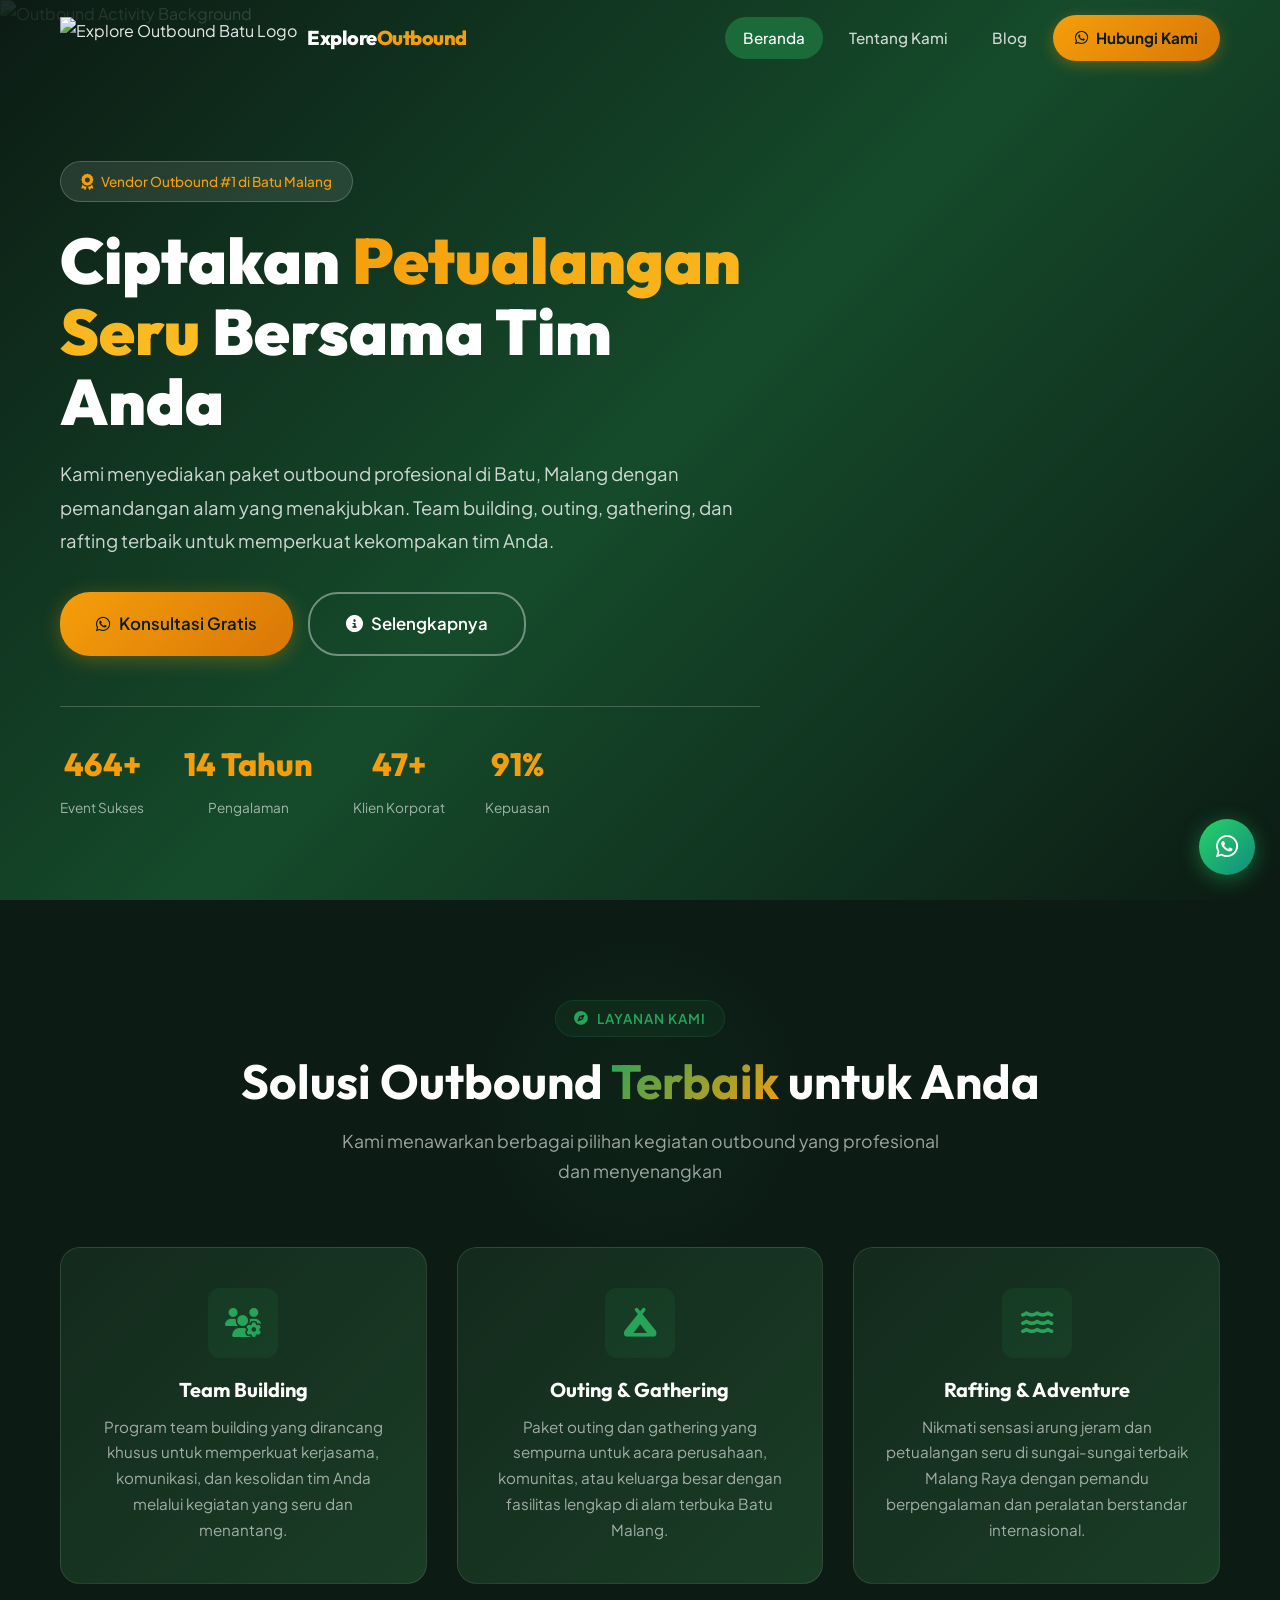
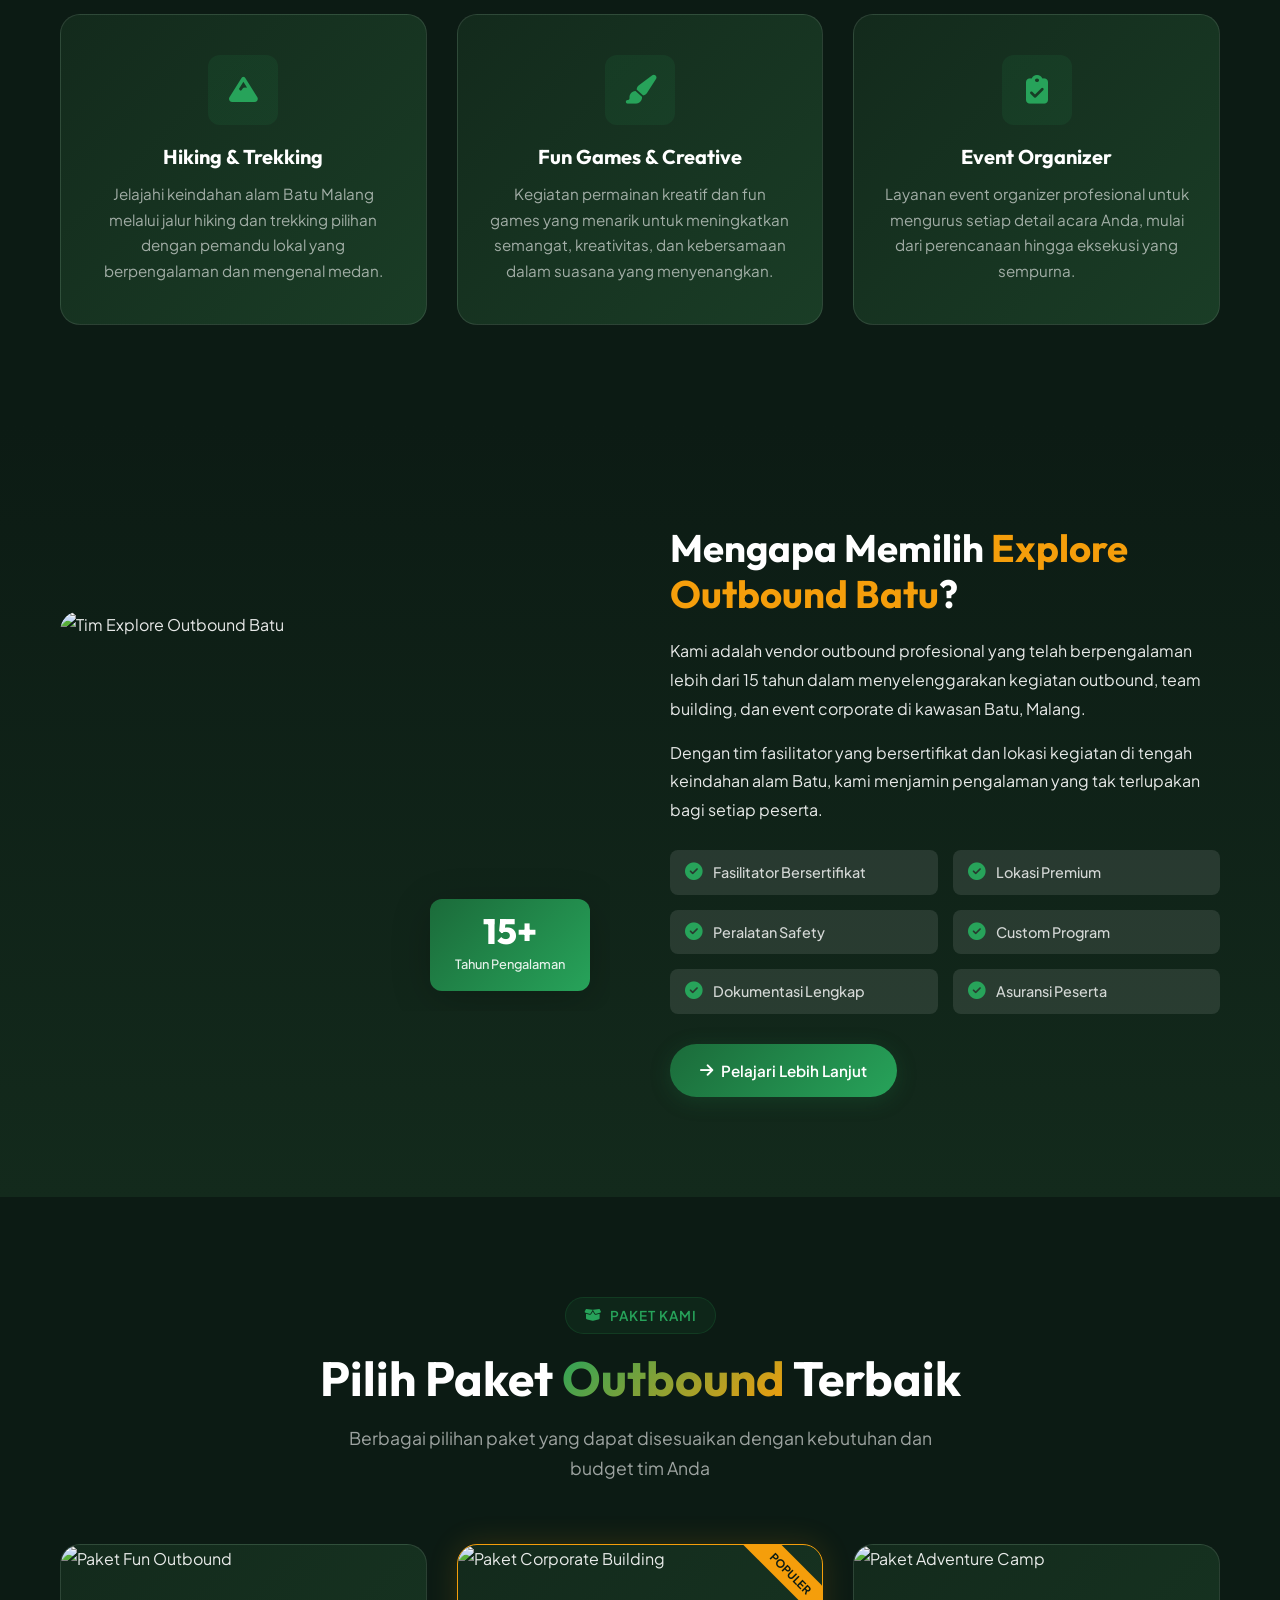
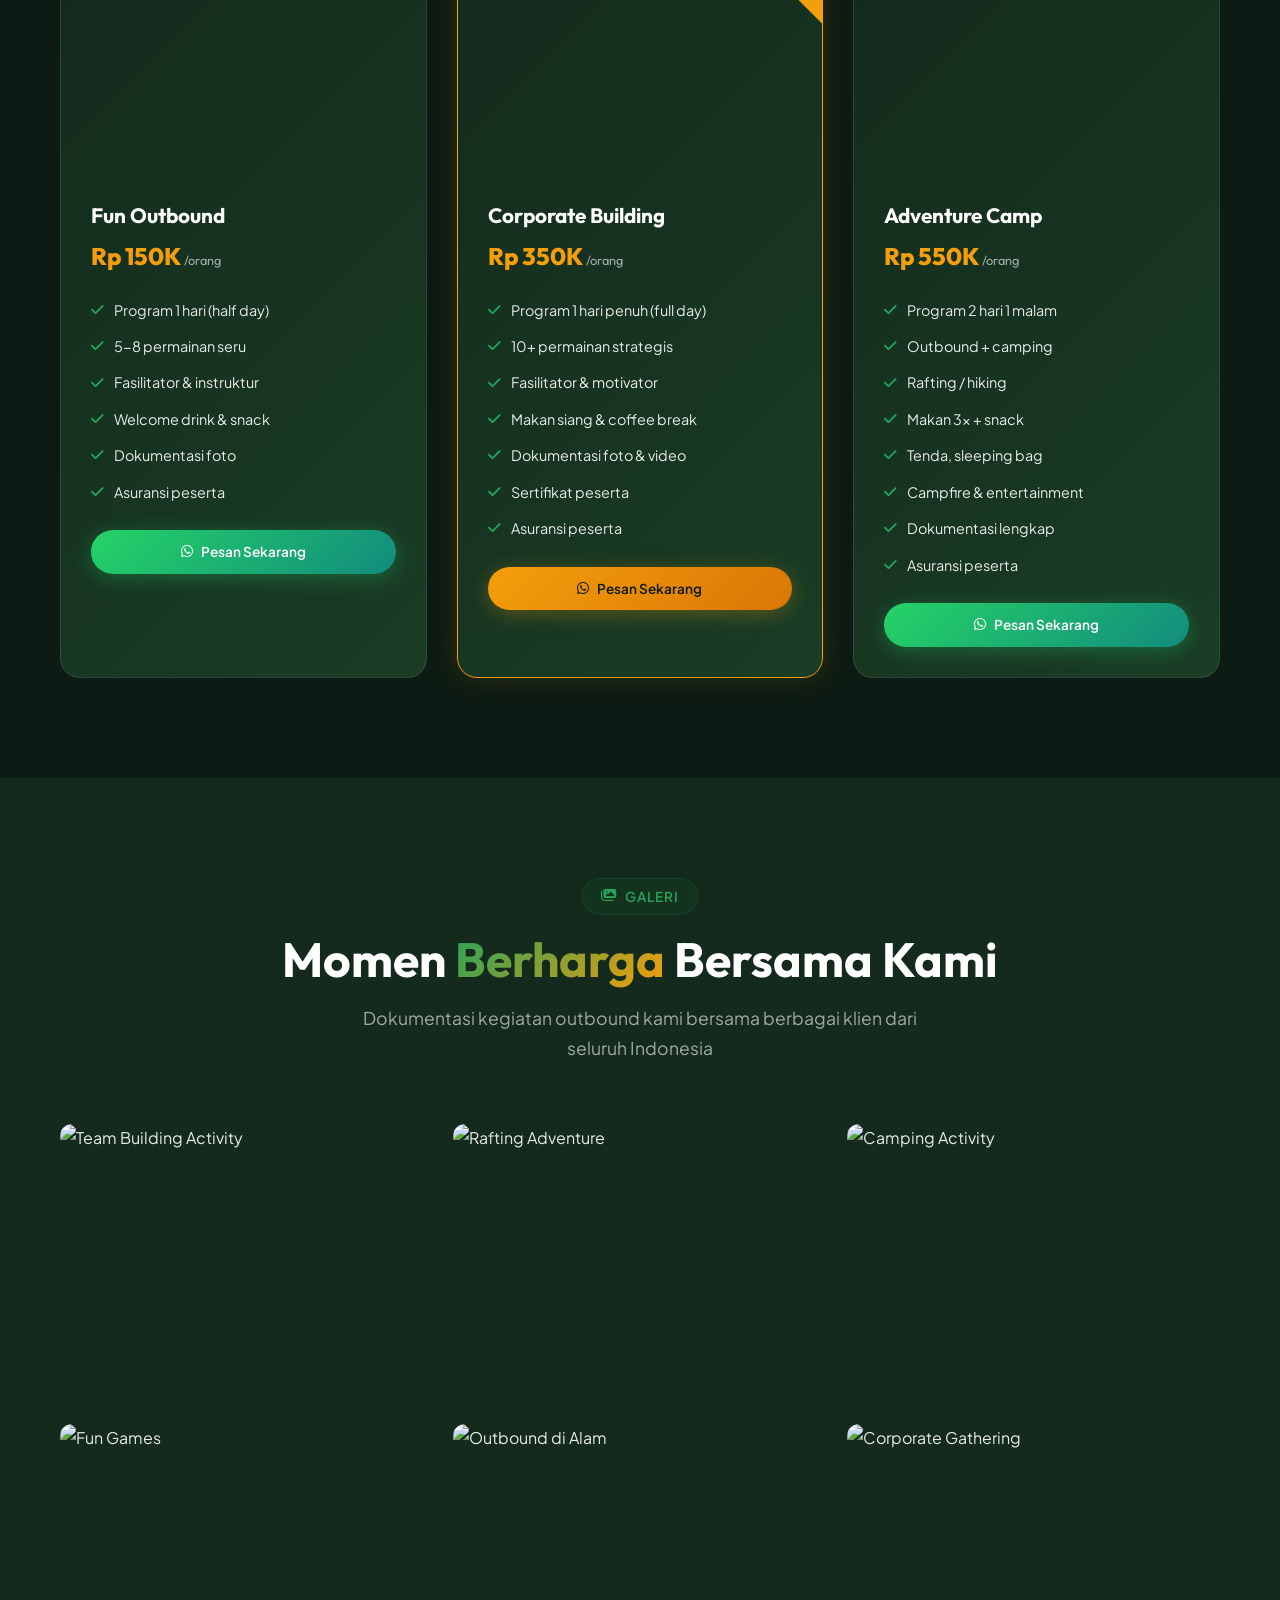
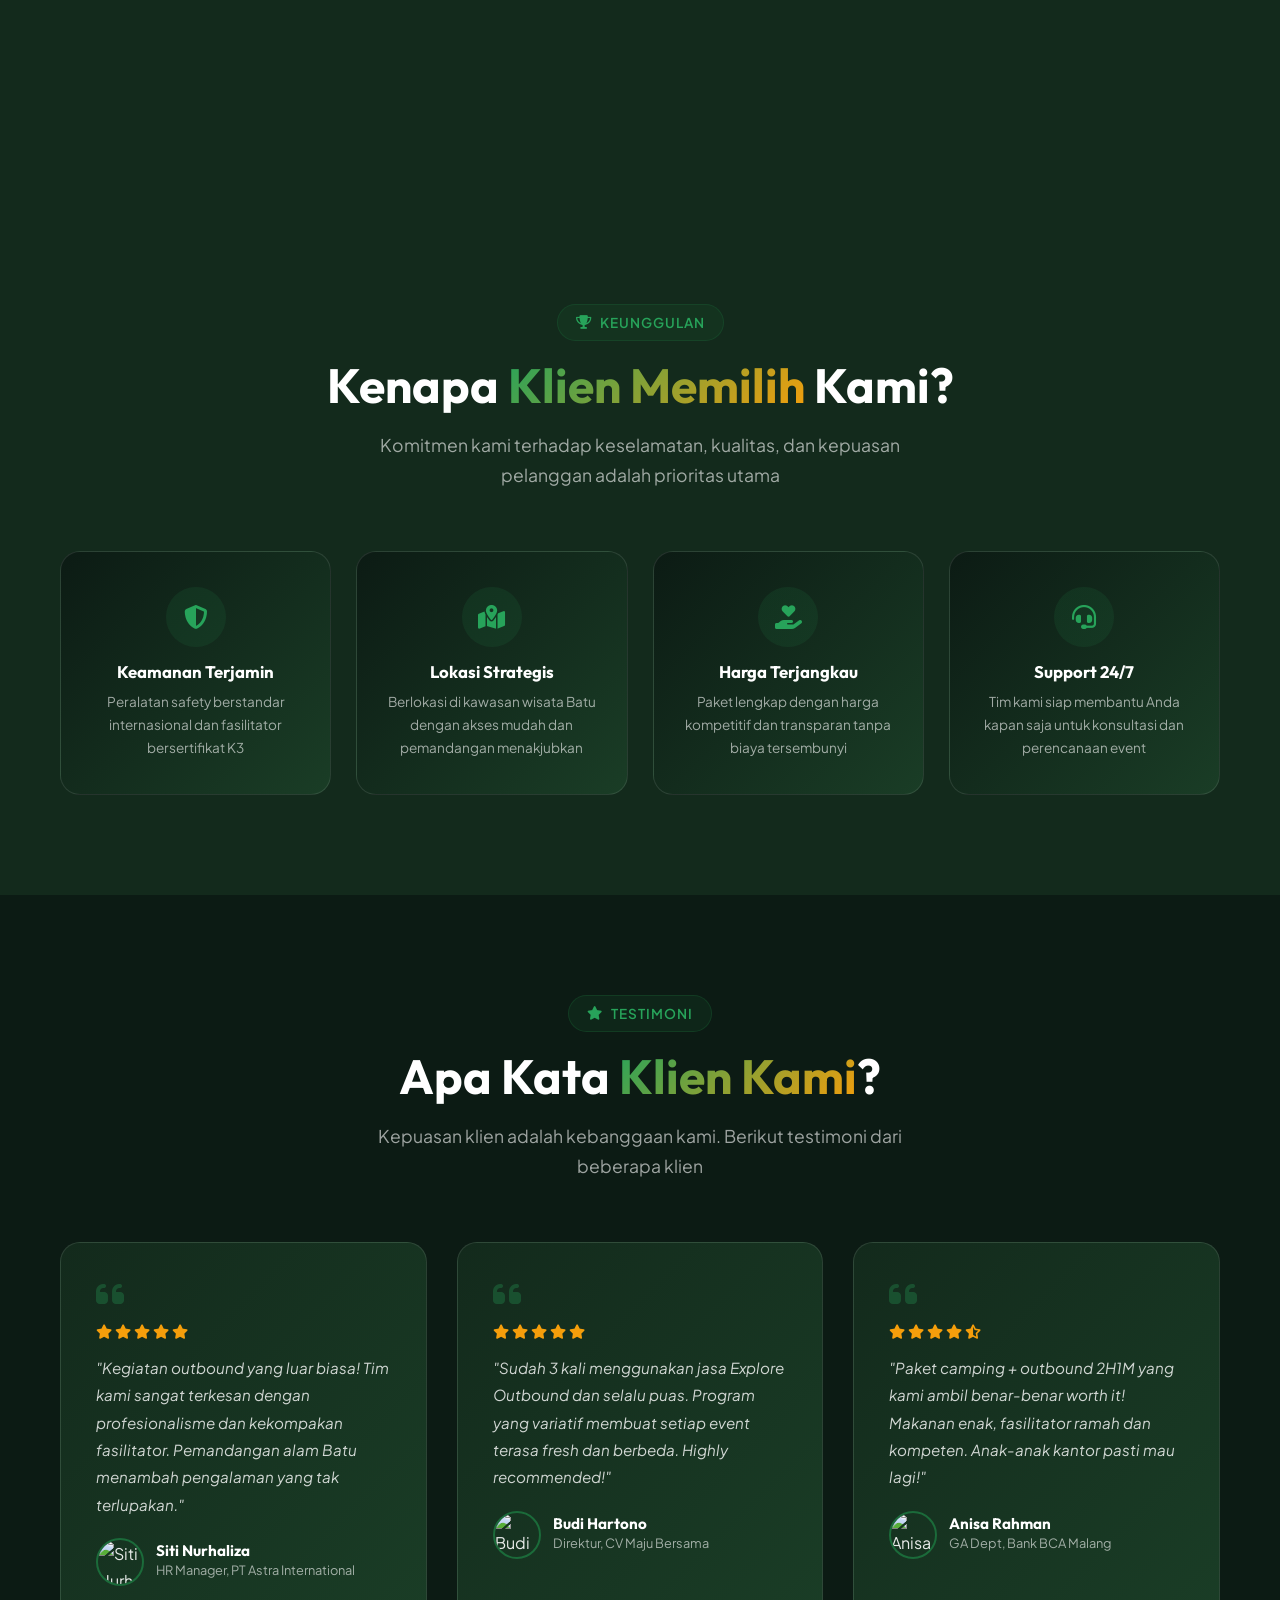
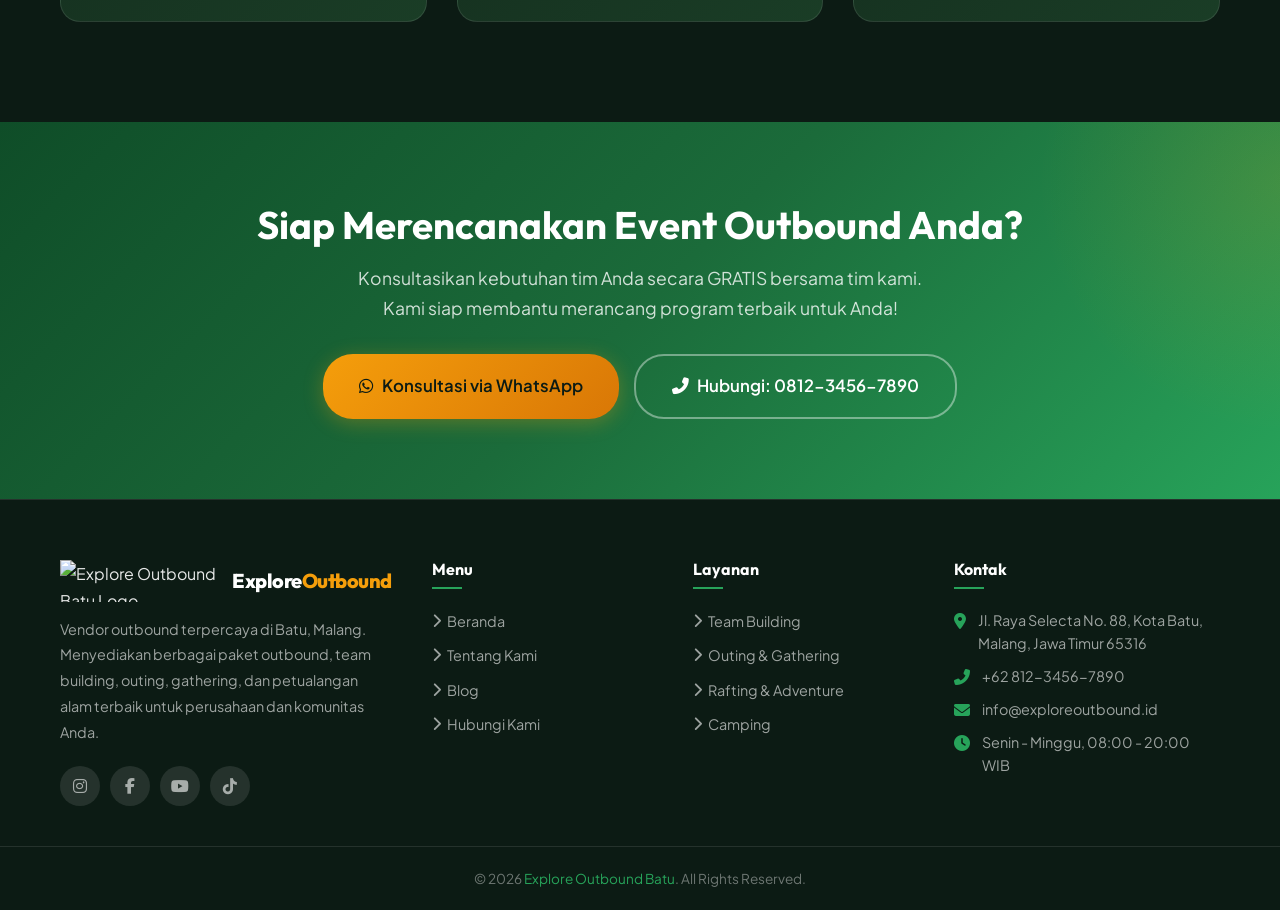
==== commit 290cbde0: "Add files via upload" ====
--- a/index.html
+++ b/index.html
@@ -1,20 +1,101 @@
 <!DOCTYPE html>
 <html lang="id">
+
 <head>
   <meta charset="UTF-8">
-  <meta name="viewport" content="width=device-width, initial-scale=1.0, maximum-scale=1.0, user-scalable=no">
-  <meta name="description" content="Explore Outbound Batu - Vendor outbound terbaik di Batu, Malang. Jasa team building, outing, gathering, dan rafting profesional untuk perusahaan dan komunitas.">
-  <meta name="keywords" content="outbound batu malang, vendor outbound, team building, outing, gathering, rafting malang">
-  <title>Explore Outbound Batu | Vendor Outbound Terbaik di Batu Malang</title>
+  <meta name="viewport" content="width=device-width, initial-scale=1.0, maximum-scale=5.0">
+
+  <!-- Primary Meta Tags -->
+  <title>Explore Outbound Batu | Vendor Outbound & Team Building Terbaik Malang</title>
+  <meta name="title" content="Explore Outbound Batu | Vendor Outbound & Team Building Terbaik Malang">
+  <meta name="description"
+    content="Explore Outbound Batu - Vendor outbound profesional #1 di Batu, Malang. Melayani team building, rafting, gathering, dan outing perusahaan dengan harga kompetitif.">
+  <meta name="keywords"
+    content="outbound batu, outbound malang, vendor outbound malang, team building batu, rafting batu, gathering perusahaan malang, outing malang">
+  <meta name="author" content="Explore Outbound Batu">
+  <meta name="robots" content="index, follow">
+  <link rel="canonical" href="https://provideroutboundmalang.vercel.app/">
+
+  <!-- AI Overview Optimization (AEO & GEO) -->
+  <meta name="description"
+    content="Cari vendor outbound terbaik di Batu Malang? Explore Outbound Batu menyediakan paket team building, gathering, dan rafting profesional. Hubungi kami untuk penawaran terbaik.">
+  <meta property="article:section" content="Outbound and Team Building">
+
+  <!-- Open Graph / Facebook -->
+  <meta property="og:type" content="website">
+  <meta property="og:url" content="https://provideroutboundmalang.vercel.app/">
+  <meta property="og:title" content="Explore Outbound Batu | Vendor Outbound & Team Building Terbaik Malang">
+  <meta property="og:description"
+    content="Program outbound dan team building profesional di Batu, Malang. Ciptakan momen tak terlupakan bersama tim Anda.">
+  <meta property="og:image"
+    content="https://images.unsplash.com/photo-1504280390367-361c6d9f38f4?w=1200&h=630&fit=crop&q=80">
+
+  <!-- Twitter -->
+  <meta property="twitter:card" content="summary_large_image">
+  <meta property="twitter:url" content="https://provideroutboundmalang.vercel.app/">
+  <meta property="twitter:title" content="Explore Outbound Batu | Vendor Outbound & Team Building Terbaik Malang">
+  <meta property="twitter:description"
+    content="Program outbound dan team building profesional di Batu, Malang. Ciptakan momen tak terlupakan bersama tim Anda.">
+  <meta property="twitter:image"
+    content="https://images.unsplash.com/photo-1504280390367-361c6d9f38f4?w=1200&h=630&fit=crop&q=80">
+
+  <!-- Favicon Optimization -->
+  <link rel="icon" type="image/png" href="https://img.icons8.com/fluency/48/mountain.png">
+  <link rel="apple-touch-icon" href="https://img.icons8.com/fluency/180/mountain.png">
+  <link rel="shortcut icon" href="https://img.icons8.com/fluency/48/mountain.png">
+
+  <!-- Structured Data (JSON-LD) - LocalBusiness -->
+  <script type="application/ld+json">
+  {
+    "@context": "https://schema.org",
+    "@type": "LocalBusiness",
+    "name": "Explore Outbound Batu",
+    "image": "https://images.unsplash.com/photo-1504280390367-361c6d9f38f4?w=800&q=80",
+    "@id": "https://provideroutboundmalang.vercel.app/",
+    "url": "https://provideroutboundmalang.vercel.app/",
+    "telephone": "+6281234567890",
+    "address": {
+      "@type": "PostalAddress",
+      "streetAddress": "Jl. Raya Selecta No. 88",
+      "addressLocality": "Kota Batu",
+      "addressRegion": "Jawa Timur",
+      "postalCode": "65316",
+      "addressCountry": "ID"
+    },
+    "geo": {
+      "@type": "GeoCoordinates",
+      "latitude": -7.8333,
+      "longitude": 112.5333
+    },
+    "openingHoursSpecification": {
+      "@type": "OpeningHoursSpecification",
+      "dayOfWeek": [
+        "Monday",
+        "Tuesday",
+        "Wednesday",
+        "Thursday",
+        "Friday",
+        "Saturday",
+        "Sunday"
+      ],
+      "opens": "08:00",
+      "closes": "20:00"
+    },
+    "sameAs": [
+      "https://instagram.com",
+      "https://facebook.com",
+      "https://youtube.com",
+      "https://tiktok.com"
+    ]
+  }
+  </script>
 
   <!-- Font Awesome -->
   <link rel="stylesheet" href="https://cdnjs.cloudflare.com/ajax/libs/font-awesome/6.5.1/css/all.min.css">
   <!-- CSS -->
   <link rel="stylesheet" href="style.css">
-
-  <!-- Favicon placeholder (SVG inline) -->
-  <link rel="icon" href="data:image/svg+xml,<svg xmlns='http://www.w3.org/2000/svg' viewBox='0 0 100 100'><text y='.9em' font-size='90'>🏔️</text></svg>">
 </head>
+
 <body>
 
   <!-- Preloader -->
@@ -53,7 +134,8 @@
   <!-- === HERO SECTION === -->
   <section class="hero" id="hero">
     <div class="hero-bg">
-      <img src="https://images.unsplash.com/photo-1504280390367-361c6d9f38f4?w=1920&q=80" alt="Outbound Activity Background" loading="eager">
+      <img src="https://images.unsplash.com/photo-1504280390367-361c6d9f38f4?w=1920&q=80"
+        alt="Outbound Activity Background" loading="eager">
     </div>
     <div class="container">
       <div class="hero-content">
@@ -62,10 +144,12 @@
           Vendor Outbound #1 di Batu Malang
         </div>
         <h1>Ciptakan <span class="highlight">Petualangan Seru</span> Bersama Tim Anda</h1>
-        <p>Kami menyediakan paket outbound profesional di Batu, Malang dengan pemandangan alam yang menakjubkan. Team building, outing, gathering, dan rafting terbaik untuk memperkuat kekompakan tim Anda.</p>
+        <p>Kami menyediakan paket outbound profesional di Batu, Malang dengan pemandangan alam yang menakjubkan. Team
+          building, outing, gathering, dan rafting terbaik untuk memperkuat kekompakan tim Anda.</p>
 
         <div class="hero-buttons">
-          <a href="javascript:void(0)" class="btn btn-accent btn-lg" onclick="openWhatsApp('Halo, saya ingin konsultasi paket outbound untuk tim kami.')">
+          <a href="javascript:void(0)" class="btn btn-accent btn-lg"
+            onclick="openWhatsApp('Halo, saya ingin konsultasi paket outbound untuk tim kami.')">
             <i class="fab fa-whatsapp"></i> Konsultasi Gratis
           </a>
           <a href="about.html" class="btn btn-outline btn-lg">
@@ -111,7 +195,8 @@
             <i class="fas fa-users-cog"></i>
           </div>
           <h3>Team Building</h3>
-          <p>Program team building yang dirancang khusus untuk memperkuat kerjasama, komunikasi, dan kesolidan tim Anda melalui kegiatan yang seru dan menantang.</p>
+          <p>Program team building yang dirancang khusus untuk memperkuat kerjasama, komunikasi, dan kesolidan tim Anda
+            melalui kegiatan yang seru dan menantang.</p>
         </div>
         <!-- Service 2 -->
         <div class="service-card animate-on-scroll">
@@ -119,7 +204,8 @@
             <i class="fas fa-campground"></i>
           </div>
           <h3>Outing & Gathering</h3>
-          <p>Paket outing dan gathering yang sempurna untuk acara perusahaan, komunitas, atau keluarga besar dengan fasilitas lengkap di alam terbuka Batu Malang.</p>
+          <p>Paket outing dan gathering yang sempurna untuk acara perusahaan, komunitas, atau keluarga besar dengan
+            fasilitas lengkap di alam terbuka Batu Malang.</p>
         </div>
         <!-- Service 3 -->
         <div class="service-card animate-on-scroll">
@@ -127,7 +213,8 @@
             <i class="fas fa-water"></i>
           </div>
           <h3>Rafting & Adventure</h3>
-          <p>Nikmati sensasi arung jeram dan petualangan seru di sungai-sungai terbaik Malang Raya dengan pemandu berpengalaman dan peralatan berstandar internasional.</p>
+          <p>Nikmati sensasi arung jeram dan petualangan seru di sungai-sungai terbaik Malang Raya dengan pemandu
+            berpengalaman dan peralatan berstandar internasional.</p>
         </div>
         <!-- Service 4 -->
         <div class="service-card animate-on-scroll">
@@ -135,7 +222,8 @@
             <i class="fas fa-mountain"></i>
           </div>
           <h3>Hiking & Trekking</h3>
-          <p>Jelajahi keindahan alam Batu Malang melalui jalur hiking dan trekking pilihan dengan pemandu lokal yang berpengalaman dan mengenal medan.</p>
+          <p>Jelajahi keindahan alam Batu Malang melalui jalur hiking dan trekking pilihan dengan pemandu lokal yang
+            berpengalaman dan mengenal medan.</p>
         </div>
         <!-- Service 5 -->
         <div class="service-card animate-on-scroll">
@@ -143,7 +231,8 @@
             <i class="fas fa-paint-brush"></i>
           </div>
           <h3>Fun Games & Creative</h3>
-          <p>Kegiatan permainan kreatif dan fun games yang menarik untuk meningkatkan semangat, kreativitas, dan kebersamaan dalam suasana yang menyenangkan.</p>
+          <p>Kegiatan permainan kreatif dan fun games yang menarik untuk meningkatkan semangat, kreativitas, dan
+            kebersamaan dalam suasana yang menyenangkan.</p>
         </div>
         <!-- Service 6 -->
         <div class="service-card animate-on-scroll">
@@ -151,7 +240,8 @@
             <i class="fas fa-clipboard-check"></i>
           </div>
           <h3>Event Organizer</h3>
-          <p>Layanan event organizer profesional untuk mengurus setiap detail acara Anda, mulai dari perencanaan hingga eksekusi yang sempurna.</p>
+          <p>Layanan event organizer profesional untuk mengurus setiap detail acara Anda, mulai dari perencanaan hingga
+            eksekusi yang sempurna.</p>
         </div>
       </div>
     </div>
@@ -162,7 +252,8 @@
     <div class="container">
       <div class="about-preview-grid">
         <div class="about-preview-img animate-on-scroll">
-          <img src="https://images.unsplash.com/photo-1529156069898-49953e39b3ac?w=800&q=80" alt="Tim Explore Outbound Batu" loading="lazy">
+          <img src="https://images.unsplash.com/photo-1529156069898-49953e39b3ac?w=800&q=80"
+            alt="Tim Explore Outbound Batu" loading="lazy">
           <div class="experience-badge">
             <span class="number">15+</span>
             <span class="label">Tahun Pengalaman</span>
@@ -170,8 +261,10 @@
         </div>
         <div class="about-preview-content animate-on-scroll">
           <h2>Mengapa Memilih <span>Explore Outbound Batu</span>?</h2>
-          <p>Kami adalah vendor outbound profesional yang telah berpengalaman lebih dari 15 tahun dalam menyelenggarakan kegiatan outbound, team building, dan event corporate di kawasan Batu, Malang.</p>
-          <p>Dengan tim fasilitator yang bersertifikat dan lokasi kegiatan di tengah keindahan alam Batu, kami menjamin pengalaman yang tak terlupakan bagi setiap peserta.</p>
+          <p>Kami adalah vendor outbound profesional yang telah berpengalaman lebih dari 15 tahun dalam menyelenggarakan
+            kegiatan outbound, team building, dan event corporate di kawasan Batu, Malang.</p>
+          <p>Dengan tim fasilitator yang bersertifikat dan lokasi kegiatan di tengah keindahan alam Batu, kami menjamin
+            pengalaman yang tak terlupakan bagi setiap peserta.</p>
 
           <div class="about-features">
             <div class="about-feature">
@@ -215,7 +308,8 @@
         <!-- Package 1 -->
         <div class="package-card animate-on-scroll">
           <div class="package-card-img">
-            <img src="https://images.unsplash.com/photo-1528605248644-14dd04022da1?w=600&q=80" alt="Paket Fun Outbound" loading="lazy">
+            <img src="https://images.unsplash.com/photo-1528605248644-14dd04022da1?w=600&q=80" alt="Paket Fun Outbound"
+              loading="lazy">
           </div>
           <div class="package-card-body">
             <h3>Fun Outbound</h3>
@@ -228,7 +322,9 @@
               <li><i class="fas fa-check"></i> Dokumentasi foto</li>
               <li><i class="fas fa-check"></i> Asuransi peserta</li>
             </ul>
-            <a href="javascript:void(0)" class="btn btn-wa btn-sm" onclick="openWhatsApp('Halo, saya tertarik dengan Paket Fun Outbound. Bisa info lebih lanjut?')" style="width:100%; justify-content:center;">
+            <a href="javascript:void(0)" class="btn btn-wa btn-sm"
+              onclick="openWhatsApp('Halo, saya tertarik dengan Paket Fun Outbound. Bisa info lebih lanjut?')"
+              style="width:100%; justify-content:center;">
               <i class="fab fa-whatsapp"></i> Pesan Sekarang
             </a>
           </div>
@@ -237,7 +333,8 @@
         <!-- Package 2 (Featured) -->
         <div class="package-card featured animate-on-scroll">
           <div class="package-card-img">
-            <img src="https://images.unsplash.com/photo-1517164850305-99a3e65bb47e?w=600&q=80" alt="Paket Corporate Building" loading="lazy">
+            <img src="https://images.unsplash.com/photo-1517164850305-99a3e65bb47e?w=600&q=80"
+              alt="Paket Corporate Building" loading="lazy">
           </div>
           <div class="package-card-body">
             <h3>Corporate Building</h3>
@@ -251,7 +348,9 @@
               <li><i class="fas fa-check"></i> Sertifikat peserta</li>
               <li><i class="fas fa-check"></i> Asuransi peserta</li>
             </ul>
-            <a href="javascript:void(0)" class="btn btn-accent btn-sm" onclick="openWhatsApp('Halo, saya tertarik dengan Paket Corporate Building (Populer). Bisa info lebih lanjut?')" style="width:100%; justify-content:center;">
+            <a href="javascript:void(0)" class="btn btn-accent btn-sm"
+              onclick="openWhatsApp('Halo, saya tertarik dengan Paket Corporate Building (Populer). Bisa info lebih lanjut?')"
+              style="width:100%; justify-content:center;">
               <i class="fab fa-whatsapp"></i> Pesan Sekarang
             </a>
           </div>
@@ -260,7 +359,8 @@
         <!-- Package 3 -->
         <div class="package-card animate-on-scroll">
           <div class="package-card-img">
-            <img src="https://images.unsplash.com/photo-1501555088652-021faa106b9b?w=600&q=80" alt="Paket Adventure Camp" loading="lazy">
+            <img src="https://images.unsplash.com/photo-1501555088652-021faa106b9b?w=600&q=80"
+              alt="Paket Adventure Camp" loading="lazy">
           </div>
           <div class="package-card-body">
             <h3>Adventure Camp</h3>
@@ -275,7 +375,9 @@
               <li><i class="fas fa-check"></i> Dokumentasi lengkap</li>
               <li><i class="fas fa-check"></i> Asuransi peserta</li>
             </ul>
-            <a href="javascript:void(0)" class="btn btn-wa btn-sm" onclick="openWhatsApp('Halo, saya tertarik dengan Paket Adventure Camp 2H1M. Bisa info lebih lanjut?')" style="width:100%; justify-content:center;">
+            <a href="javascript:void(0)" class="btn btn-wa btn-sm"
+              onclick="openWhatsApp('Halo, saya tertarik dengan Paket Adventure Camp 2H1M. Bisa info lebih lanjut?')"
+              style="width:100%; justify-content:center;">
               <i class="fab fa-whatsapp"></i> Pesan Sekarang
             </a>
           </div>
@@ -295,42 +397,48 @@
 
       <div class="gallery-grid">
         <div class="gallery-item animate-on-scroll">
-          <img src="https://images.unsplash.com/photo-1527525443983-6e60c75fff46?w=600&q=80" alt="Team Building Activity" loading="lazy">
+          <img src="https://images.unsplash.com/photo-1527525443983-6e60c75fff46?w=600&q=80"
+            alt="Team Building Activity" loading="lazy">
           <div class="gallery-caption">
             <h4>Team Building</h4>
             <p>PT Astra International</p>
           </div>
         </div>
         <div class="gallery-item animate-on-scroll">
-          <img src="https://images.unsplash.com/photo-1506869640319-fe1a24fd76cb?w=600&q=80" alt="Rafting Adventure" loading="lazy">
+          <img src="https://images.unsplash.com/photo-1506869640319-fe1a24fd76cb?w=600&q=80" alt="Rafting Adventure"
+            loading="lazy">
           <div class="gallery-caption">
             <h4>Arung Jeram</h4>
             <p>Bank BCA Malang</p>
           </div>
         </div>
         <div class="gallery-item animate-on-scroll">
-          <img src="https://images.unsplash.com/photo-1504280390367-361c6d9f38f4?w=600&q=80" alt="Camping Activity" loading="lazy">
+          <img src="https://images.unsplash.com/photo-1504280390367-361c6d9f38f4?w=600&q=80" alt="Camping Activity"
+            loading="lazy">
           <div class="gallery-caption">
             <h4>Camping</h4>
             <p>Telkom Indonesia</p>
           </div>
         </div>
         <div class="gallery-item animate-on-scroll">
-          <img src="https://images.unsplash.com/photo-1541534741688-6078c6bfb5c5?w=600&q=80" alt="Fun Games" loading="lazy">
+          <img src="https://images.unsplash.com/photo-1541534741688-6078c6bfb5c5?w=600&q=80" alt="Fun Games"
+            loading="lazy">
           <div class="gallery-caption">
             <h4>Fun Games</h4>
             <p>Universitas Brawijaya</p>
           </div>
         </div>
         <div class="gallery-item animate-on-scroll">
-          <img src="https://images.unsplash.com/photo-1523906834658-6e24ef2386f9?w=600&q=80" alt="Outbound di Alam" loading="lazy">
+          <img src="https://images.unsplash.com/photo-1523906834658-6e24ef2386f9?w=600&q=80" alt="Outbound di Alam"
+            loading="lazy">
           <div class="gallery-caption">
             <h4>Outdoor Training</h4>
             <p>Pertamina</p>
           </div>
         </div>
         <div class="gallery-item animate-on-scroll">
-          <img src="https://images.unsplash.com/photo-1517164850305-99a3e65bb47e?w=600&q=80" alt="Corporate Gathering" loading="lazy">
+          <img src="https://images.unsplash.com/photo-1517164850305-99a3e65bb47e?w=600&q=80" alt="Corporate Gathering"
+            loading="lazy">
           <div class="gallery-caption">
             <h4>Corporate Gathering</h4>
             <p>Indofood Group</p>
@@ -393,11 +501,14 @@
         <div class="testimonial-card animate-on-scroll">
           <i class="fas fa-quote-left quote-icon"></i>
           <div class="stars">
-            <i class="fas fa-star"></i><i class="fas fa-star"></i><i class="fas fa-star"></i><i class="fas fa-star"></i><i class="fas fa-star"></i>
-          </div>
-          <p class="review-text">"Kegiatan outbound yang luar biasa! Tim kami sangat terkesan dengan profesionalisme dan kekompakan fasilitator. Pemandangan alam Batu menambah pengalaman yang tak terlupakan."</p>
+            <i class="fas fa-star"></i><i class="fas fa-star"></i><i class="fas fa-star"></i><i
+              class="fas fa-star"></i><i class="fas fa-star"></i>
+          </div>
+          <p class="review-text">"Kegiatan outbound yang luar biasa! Tim kami sangat terkesan dengan profesionalisme dan
+            kekompakan fasilitator. Pemandangan alam Batu menambah pengalaman yang tak terlupakan."</p>
           <div class="testimonial-author">
-            <img src="https://images.unsplash.com/photo-1573497019940-1c28c88b4f3e?w=100&q=80" alt="Siti Nurhaliza" loading="lazy">
+            <img src="https://images.unsplash.com/photo-1573497019940-1c28c88b4f3e?w=100&q=80" alt="Siti Nurhaliza"
+              loading="lazy">
             <div class="author-info">
               <h4>Siti Nurhaliza</h4>
               <p>HR Manager, PT Astra International</p>
@@ -408,11 +519,14 @@
         <div class="testimonial-card animate-on-scroll">
           <i class="fas fa-quote-left quote-icon"></i>
           <div class="stars">
-            <i class="fas fa-star"></i><i class="fas fa-star"></i><i class="fas fa-star"></i><i class="fas fa-star"></i><i class="fas fa-star"></i>
-          </div>
-          <p class="review-text">"Sudah 3 kali menggunakan jasa Explore Outbound dan selalu puas. Program yang variatif membuat setiap event terasa fresh dan berbeda. Highly recommended!"</p>
+            <i class="fas fa-star"></i><i class="fas fa-star"></i><i class="fas fa-star"></i><i
+              class="fas fa-star"></i><i class="fas fa-star"></i>
+          </div>
+          <p class="review-text">"Sudah 3 kali menggunakan jasa Explore Outbound dan selalu puas. Program yang variatif
+            membuat setiap event terasa fresh dan berbeda. Highly recommended!"</p>
           <div class="testimonial-author">
-            <img src="https://images.unsplash.com/photo-1507003211169-0a1dd7228f2d?w=100&q=80" alt="Budi Hartono" loading="lazy">
+            <img src="https://images.unsplash.com/photo-1507003211169-0a1dd7228f2d?w=100&q=80" alt="Budi Hartono"
+              loading="lazy">
             <div class="author-info">
               <h4>Budi Hartono</h4>
               <p>Direktur, CV Maju Bersama</p>
@@ -423,11 +537,14 @@
         <div class="testimonial-card animate-on-scroll">
           <i class="fas fa-quote-left quote-icon"></i>
           <div class="stars">
-            <i class="fas fa-star"></i><i class="fas fa-star"></i><i class="fas fa-star"></i><i class="fas fa-star"></i><i class="fas fa-star-half-alt"></i>
-          </div>
-          <p class="review-text">"Paket camping + outbound 2H1M yang kami ambil benar-benar worth it! Makanan enak, fasilitator ramah dan kompeten. Anak-anak kantor pasti mau lagi!"</p>
+            <i class="fas fa-star"></i><i class="fas fa-star"></i><i class="fas fa-star"></i><i
+              class="fas fa-star"></i><i class="fas fa-star-half-alt"></i>
+          </div>
+          <p class="review-text">"Paket camping + outbound 2H1M yang kami ambil benar-benar worth it! Makanan enak,
+            fasilitator ramah dan kompeten. Anak-anak kantor pasti mau lagi!"</p>
           <div class="testimonial-author">
-            <img src="https://images.unsplash.com/photo-1580489944761-15a19d654956?w=100&q=80" alt="Anisa Rahman" loading="lazy">
+            <img src="https://images.unsplash.com/photo-1580489944761-15a19d654956?w=100&q=80" alt="Anisa Rahman"
+              loading="lazy">
             <div class="author-info">
               <h4>Anisa Rahman</h4>
               <p>GA Dept, Bank BCA Malang</p>
@@ -442,9 +559,11 @@
   <section class="cta-section" id="cta">
     <div class="container">
       <h2 class="animate-on-scroll">Siap Merencanakan Event Outbound Anda?</h2>
-      <p class="animate-on-scroll">Konsultasikan kebutuhan tim Anda secara GRATIS bersama tim kami. Kami siap membantu merancang program terbaik untuk Anda!</p>
+      <p class="animate-on-scroll">Konsultasikan kebutuhan tim Anda secara GRATIS bersama tim kami. Kami siap membantu
+        merancang program terbaik untuk Anda!</p>
       <div class="cta-buttons animate-on-scroll">
-        <a href="javascript:void(0)" class="btn btn-accent btn-lg" onclick="openWhatsApp('Halo, saya mau konsultasi gratis untuk event outbound.')">
+        <a href="javascript:void(0)" class="btn btn-accent btn-lg"
+          onclick="openWhatsApp('Halo, saya mau konsultasi gratis untuk event outbound.')">
           <i class="fab fa-whatsapp"></i> Konsultasi via WhatsApp
         </a>
         <a href="tel:+6281234567890" class="btn btn-outline btn-lg">
@@ -464,9 +583,11 @@
               <img src="https://img.icons8.com/fluency/96/mountain.png" alt="Explore Outbound Batu Logo">
               <span class="logo-text">Explore<span>Outbound</span></span>
             </a>
-            <p>Vendor outbound terpercaya di Batu, Malang. Menyediakan berbagai paket outbound, team building, outing, gathering, dan petualangan alam terbaik untuk perusahaan dan komunitas Anda.</p>
+            <p>Vendor outbound terpercaya di Batu, Malang. Menyediakan berbagai paket outbound, team building, outing,
+              gathering, dan petualangan alam terbaik untuk perusahaan dan komunitas Anda.</p>
             <div class="footer-social">
-              <a href="https://instagram.com" target="_blank" aria-label="Instagram"><i class="fab fa-instagram"></i></a>
+              <a href="https://instagram.com" target="_blank" aria-label="Instagram"><i
+                  class="fab fa-instagram"></i></a>
               <a href="https://facebook.com" target="_blank" aria-label="Facebook"><i class="fab fa-facebook-f"></i></a>
               <a href="https://youtube.com" target="_blank" aria-label="YouTube"><i class="fab fa-youtube"></i></a>
               <a href="https://tiktok.com" target="_blank" aria-label="TikTok"><i class="fab fa-tiktok"></i></a>
@@ -479,17 +600,23 @@
               <li><a href="index.html"><i class="fas fa-chevron-right"></i> Beranda</a></li>
               <li><a href="about.html"><i class="fas fa-chevron-right"></i> Tentang Kami</a></li>
               <li><a href="blog.html"><i class="fas fa-chevron-right"></i> Blog</a></li>
-              <li><a href="javascript:void(0)" onclick="openWhatsApp()"><i class="fas fa-chevron-right"></i> Hubungi Kami</a></li>
+              <li><a href="javascript:void(0)" onclick="openWhatsApp()"><i class="fas fa-chevron-right"></i> Hubungi
+                  Kami</a></li>
             </ul>
           </div>
 
           <div class="footer-column">
             <h4>Layanan</h4>
             <ul>
-              <li><a href="javascript:void(0)" onclick="openWhatsApp('Saya tertarik dengan paket Team Building.')"><i class="fas fa-chevron-right"></i> Team Building</a></li>
-              <li><a href="javascript:void(0)" onclick="openWhatsApp('Saya tertarik dengan paket Outing & Gathering.')"><i class="fas fa-chevron-right"></i> Outing & Gathering</a></li>
-              <li><a href="javascript:void(0)" onclick="openWhatsApp('Saya tertarik dengan paket Rafting.')"><i class="fas fa-chevron-right"></i> Rafting & Adventure</a></li>
-              <li><a href="javascript:void(0)" onclick="openWhatsApp('Saya tertarik dengan paket Camping.')"><i class="fas fa-chevron-right"></i> Camping</a></li>
+              <li><a href="javascript:void(0)" onclick="openWhatsApp('Saya tertarik dengan paket Team Building.')"><i
+                    class="fas fa-chevron-right"></i> Team Building</a></li>
+              <li><a href="javascript:void(0)"
+                  onclick="openWhatsApp('Saya tertarik dengan paket Outing & Gathering.')"><i
+                    class="fas fa-chevron-right"></i> Outing & Gathering</a></li>
+              <li><a href="javascript:void(0)" onclick="openWhatsApp('Saya tertarik dengan paket Rafting.')"><i
+                    class="fas fa-chevron-right"></i> Rafting & Adventure</a></li>
+              <li><a href="javascript:void(0)" onclick="openWhatsApp('Saya tertarik dengan paket Camping.')"><i
+                    class="fas fa-chevron-right"></i> Camping</a></li>
             </ul>
           </div>
 
@@ -539,4 +666,5 @@
   <!-- Scripts -->
   <script src="script.js"></script>
 </body>
-</html>
+
+</html>
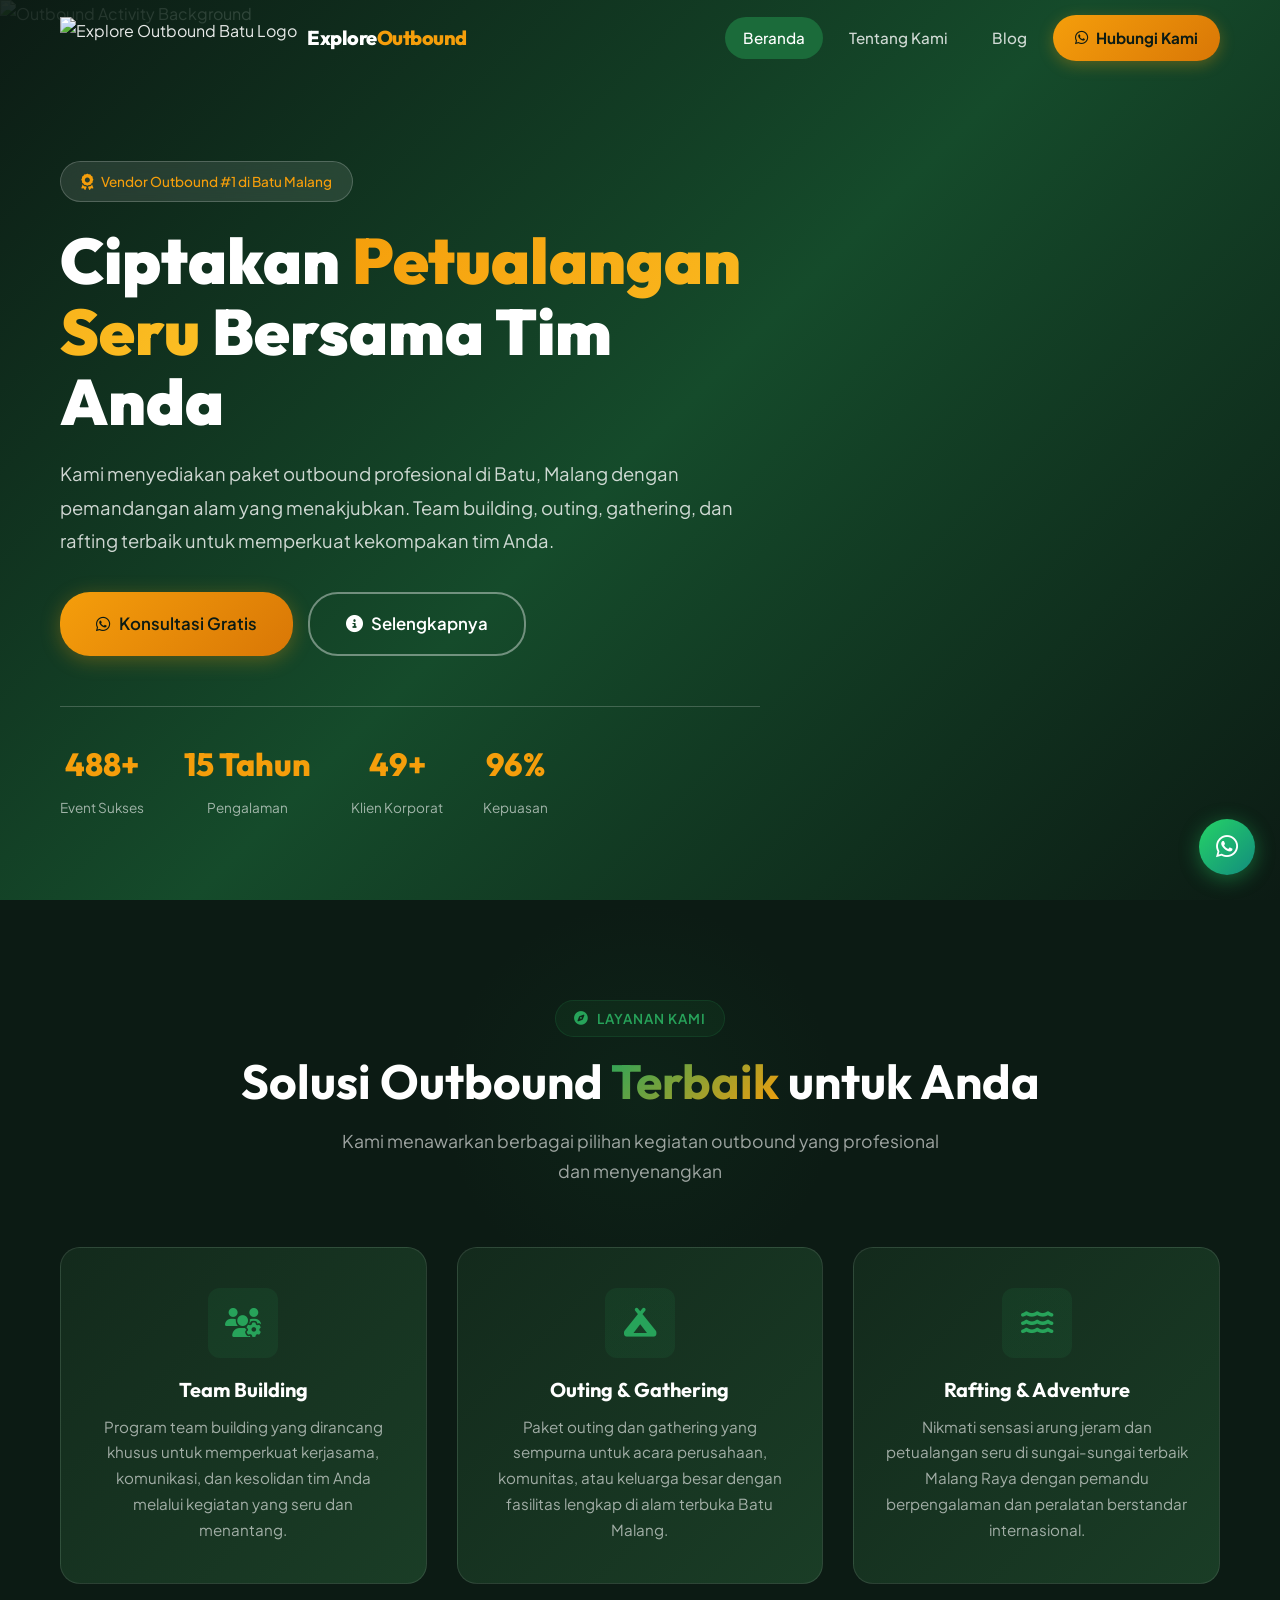
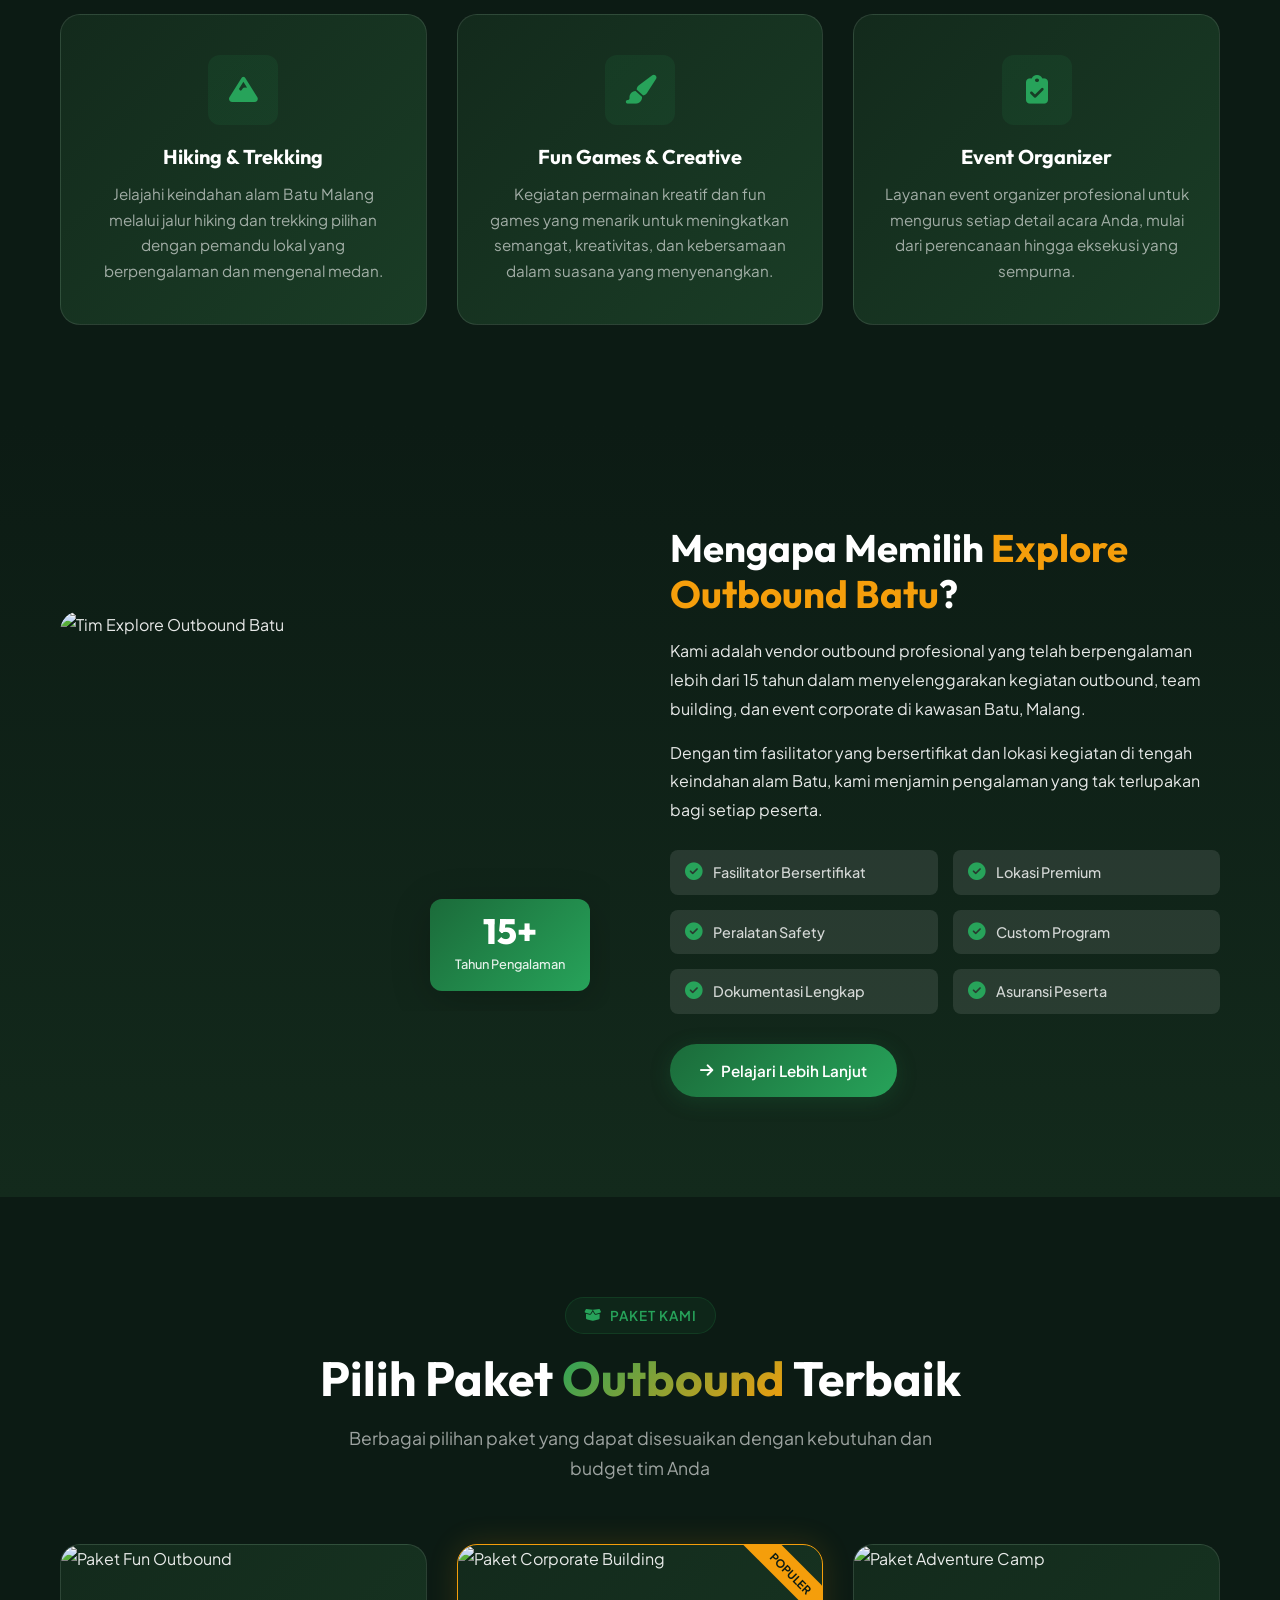
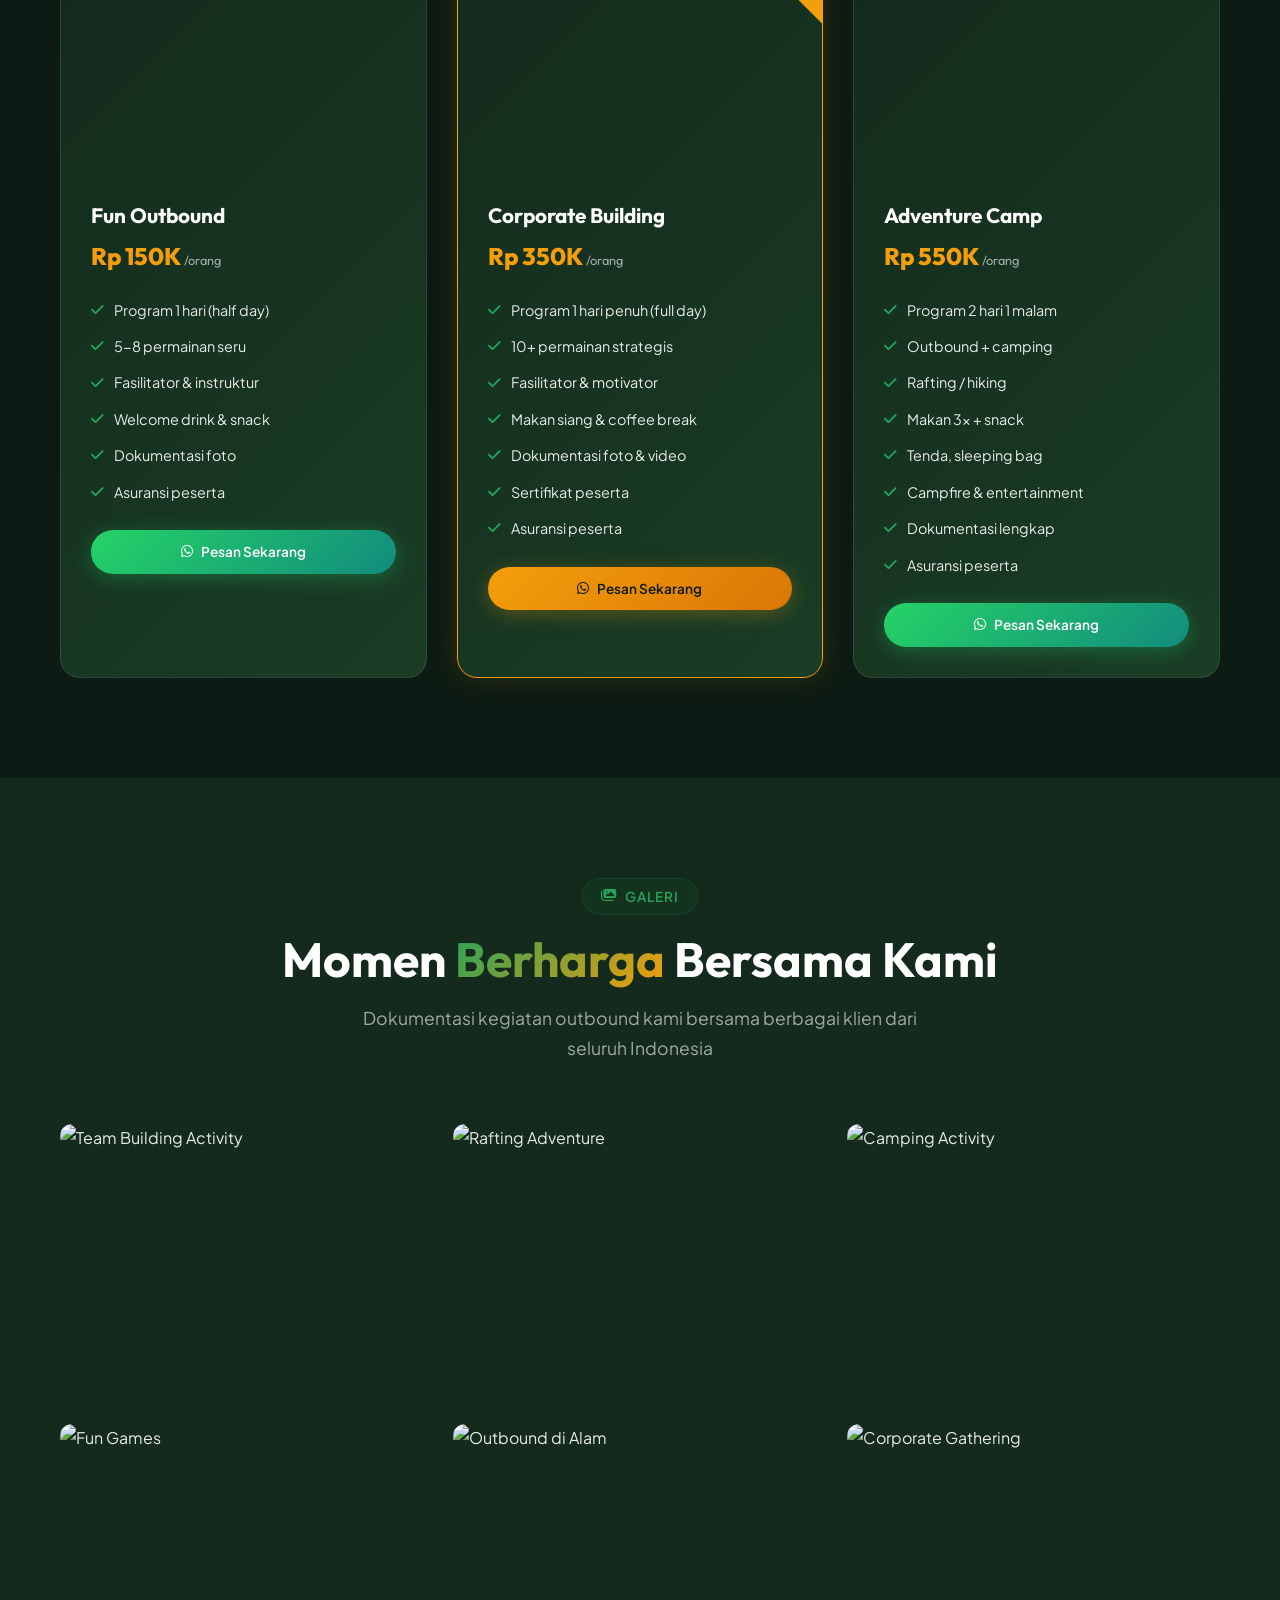
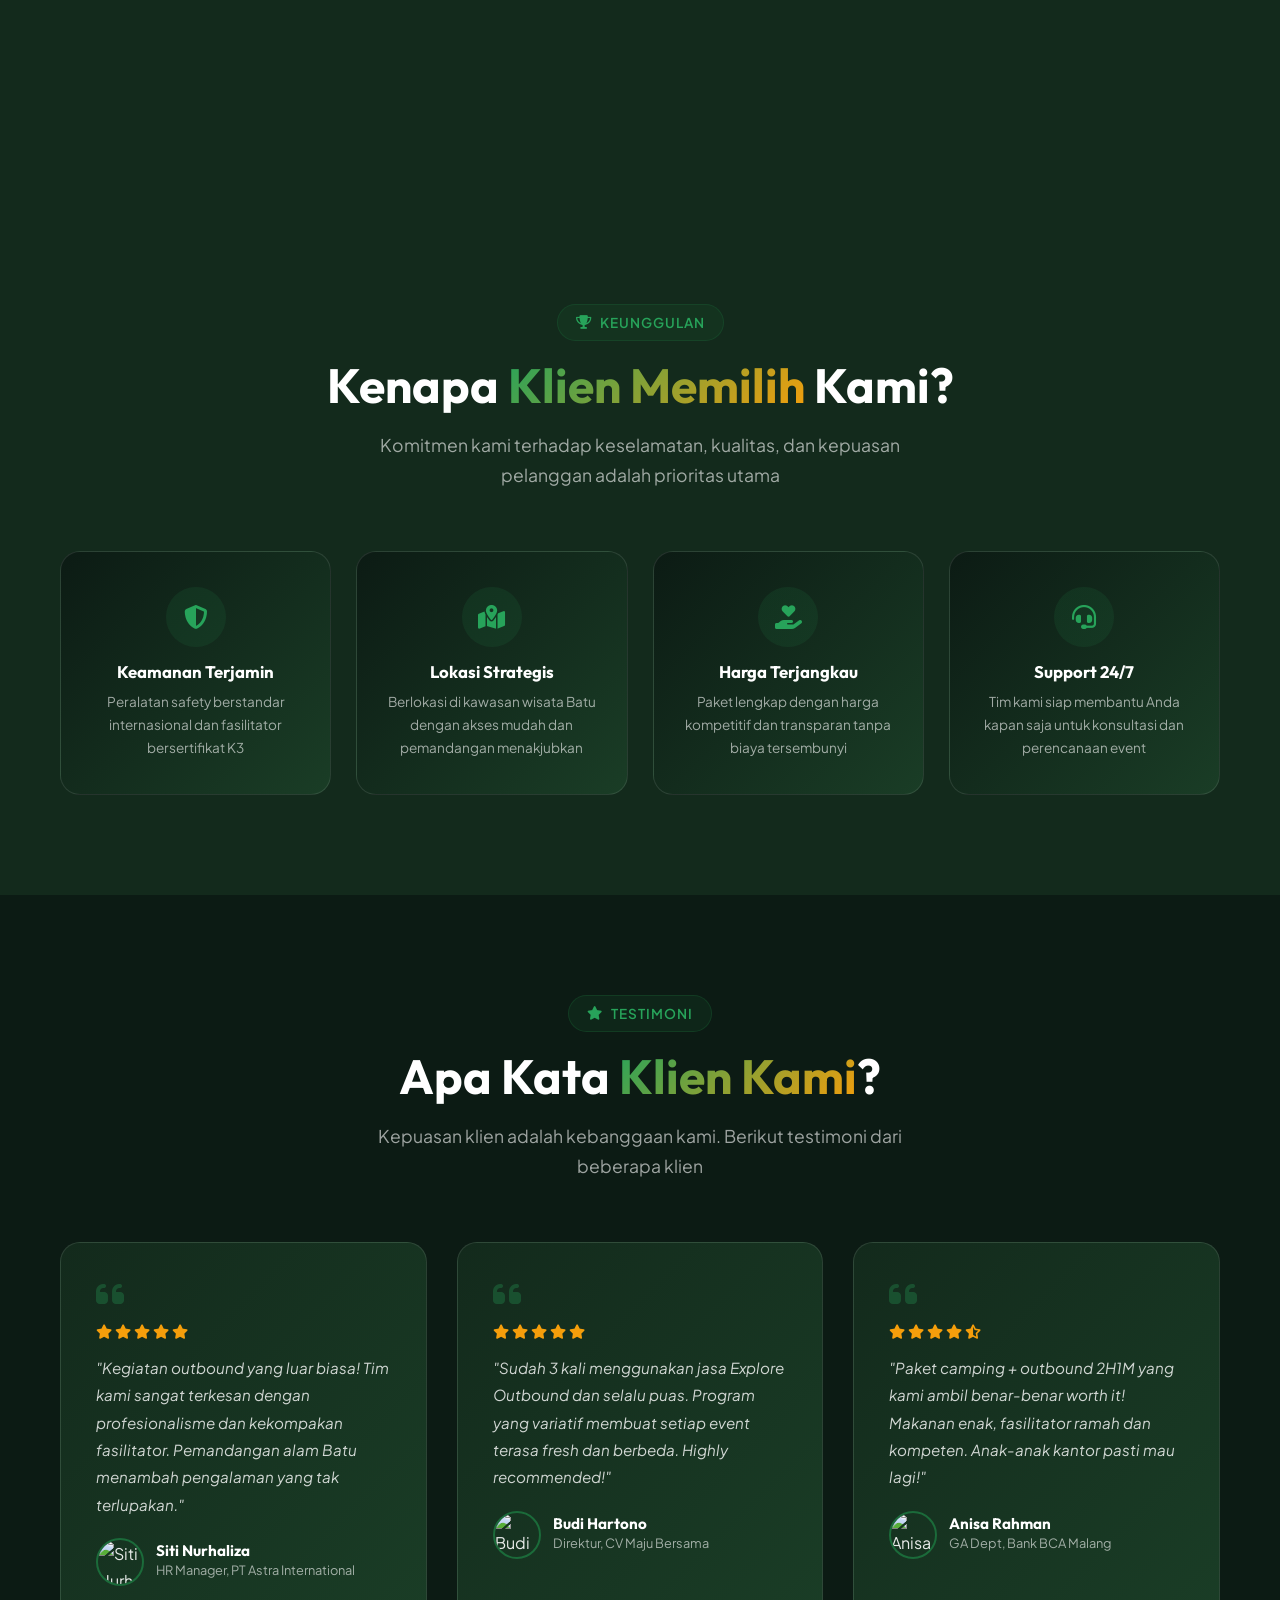
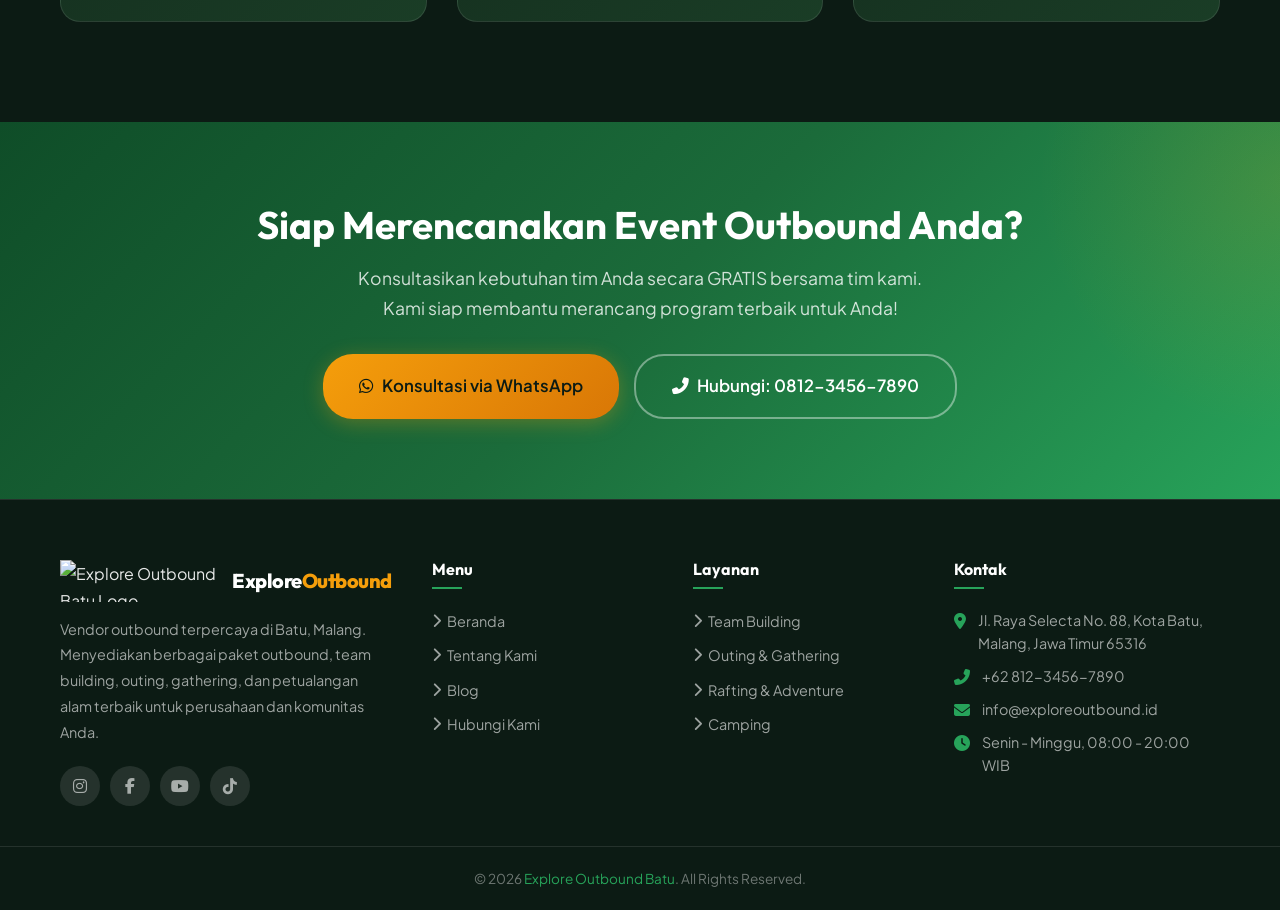
==== commit 675280b9: "Add files via upload" ====
--- a/index.html
+++ b/index.html
@@ -48,12 +48,28 @@
   <script type="application/ld+json">
   {
     "@context": "https://schema.org",
+    "@type": "WebSite",
+    "name": "Explore Outbound Batu",
+    "url": "https://provideroutboundmalang.vercel.app/",
+    "potentialAction": {
+      "@type": "SearchAction",
+      "target": "https://provideroutboundmalang.vercel.app/blog.html?q={search_term_string}",
+      "query-input": "required name=search_term_string"
+    }
+  }
+  </script>
+
+  <script type="application/ld+json">
+  {
+    "@context": "https://schema.org",
     "@type": "LocalBusiness",
     "name": "Explore Outbound Batu",
     "image": "https://images.unsplash.com/photo-1504280390367-361c6d9f38f4?w=800&q=80",
     "@id": "https://provideroutboundmalang.vercel.app/",
     "url": "https://provideroutboundmalang.vercel.app/",
     "telephone": "+6281234567890",
+    "priceRange": "$$",
+    "description": "Explore Outbound Batu adalah vendor outbound profesional #1 di Batu, Malang yang melayani team building, rafting, gathering, dan outing perusahaan.",
     "address": {
       "@type": "PostalAddress",
       "streetAddress": "Jl. Raya Selecta No. 88",
@@ -70,13 +86,7 @@
     "openingHoursSpecification": {
       "@type": "OpeningHoursSpecification",
       "dayOfWeek": [
-        "Monday",
-        "Tuesday",
-        "Wednesday",
-        "Thursday",
-        "Friday",
-        "Saturday",
-        "Sunday"
+        "Monday", "Tuesday", "Wednesday", "Thursday", "Friday", "Saturday", "Sunday"
       ],
       "opens": "08:00",
       "closes": "20:00"
@@ -87,6 +97,42 @@
       "https://youtube.com",
       "https://tiktok.com"
     ]
+  }
+  </script>
+
+  <script type="application/ld+json">
+  {
+    "@context": "https://schema.org",
+    "@type": "FAQPage",
+    "mainEntity": [{
+      "@type": "Question",
+      "name": "Apakah kegiatan outbound di Explore Outbound Batu aman?",
+      "acceptedAnswer": {
+        "@type": "Answer",
+        "text": "Sangat aman. Kami menjamin keamanan setiap peserta dengan menggunakan peralatan safety berstandar internasional dan dipandu oleh fasilitator berpengalaman yang memiliki sertifikasi K3."
+      }
+    }, {
+      "@type": "Question",
+      "name": "Di mana lokasi kegiatan outbound Explore Outbound Batu?",
+      "acceptedAnswer": {
+        "@type": "Answer",
+        "text": "Kegiatan kami berpusat di kawasan wisata Kota Batu, Malang, Jawa Timur. Lokasi kami sangat strategis, mudah diakses, dan menawarkan panorama pegunungan yang asri."
+      }
+    }, {
+      "@type": "Question",
+      "name": "Berapa biaya atau harga paket outbound di Batu Malang?",
+      "acceptedAnswer": {
+        "@type": "Answer",
+        "text": "Kami menawarkan paket outbound dengan harga yang sangat kompetitif dan transparan. Harga kami sudah mencakup fasilitas lengkap tanpa ada biaya tersembunyi."
+      }
+    }, {
+      "@type": "Question",
+      "name": "Apakah tersedia layanan konsultasi untuk perencanaan event perusahaan?",
+      "acceptedAnswer": {
+        "@type": "Answer",
+        "text": "Ya, kami menyediakan layanan support and konsultasi 24/7. Tim ahli kami siap membantu Anda merancang konsep event yang unik dan sesuai dengan tujuan perusahaan Anda secara gratis."
+      }
+    }]
   }
   </script>
 
